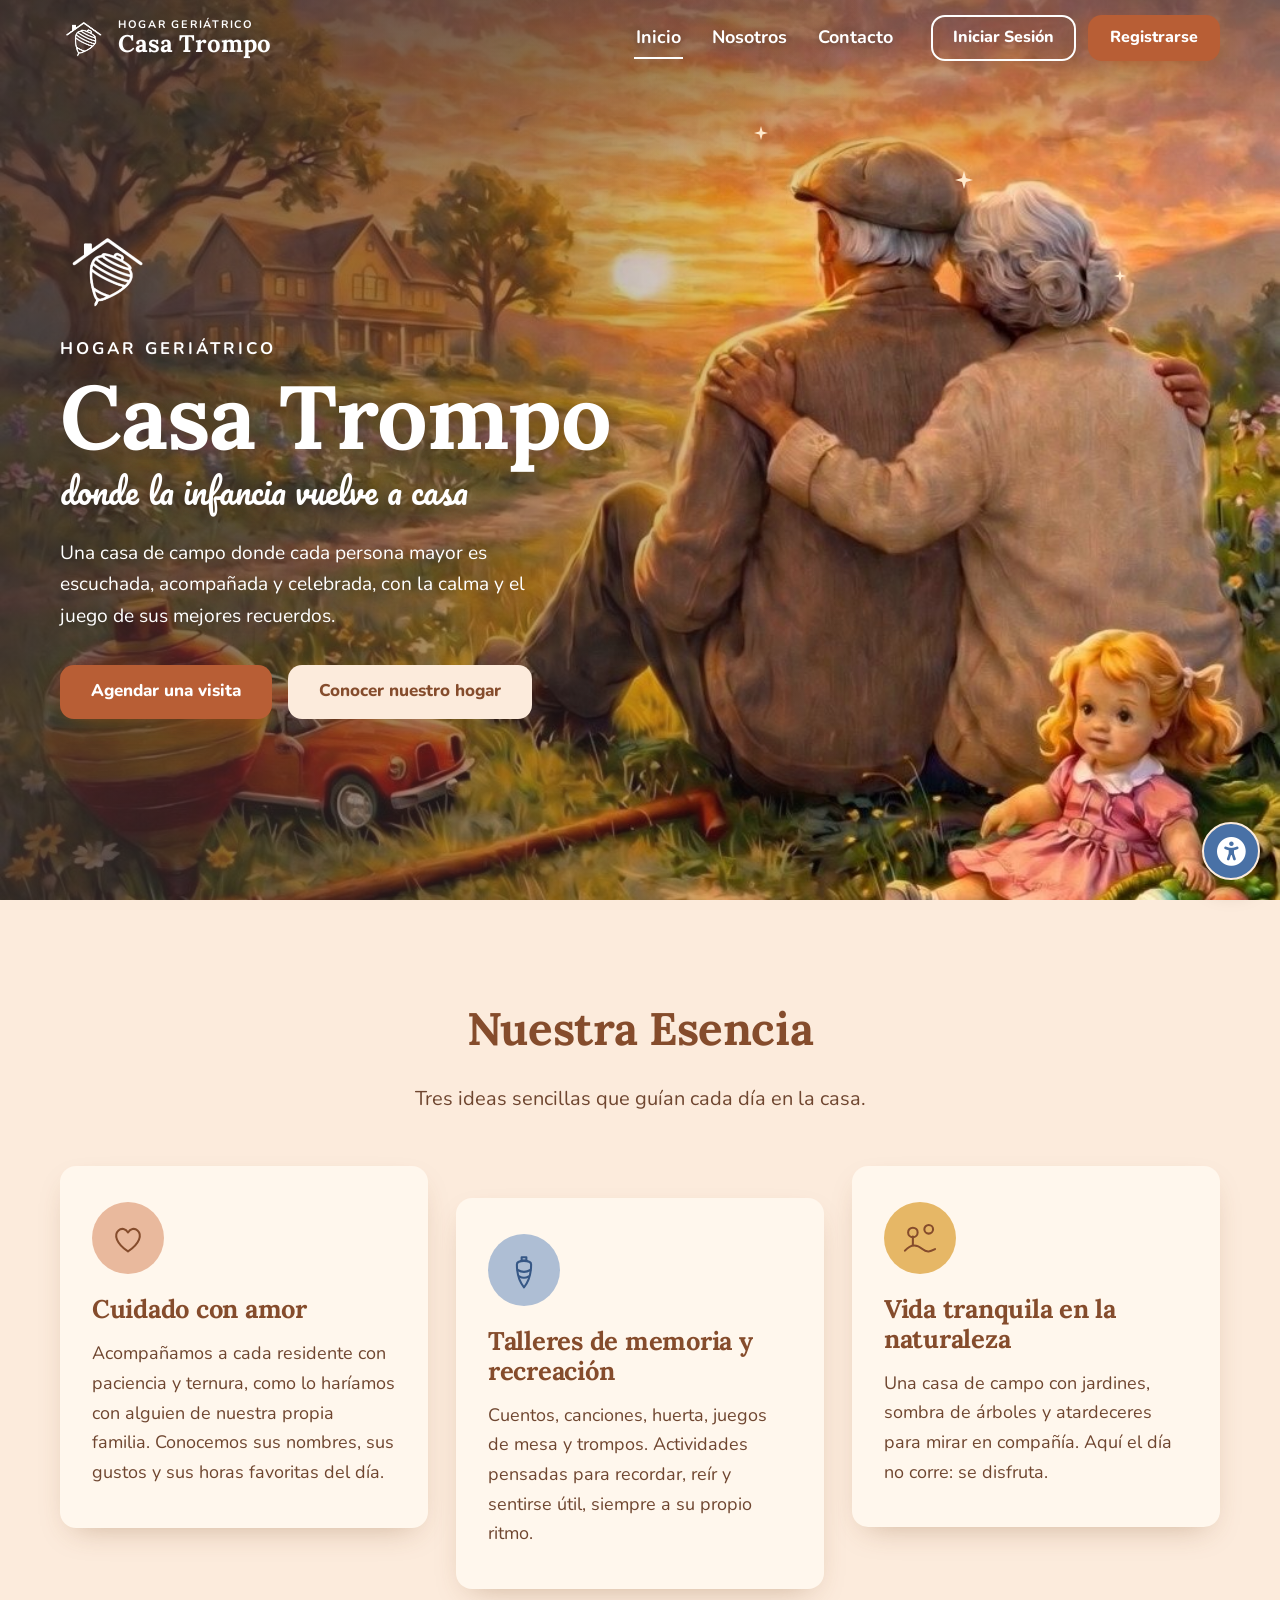
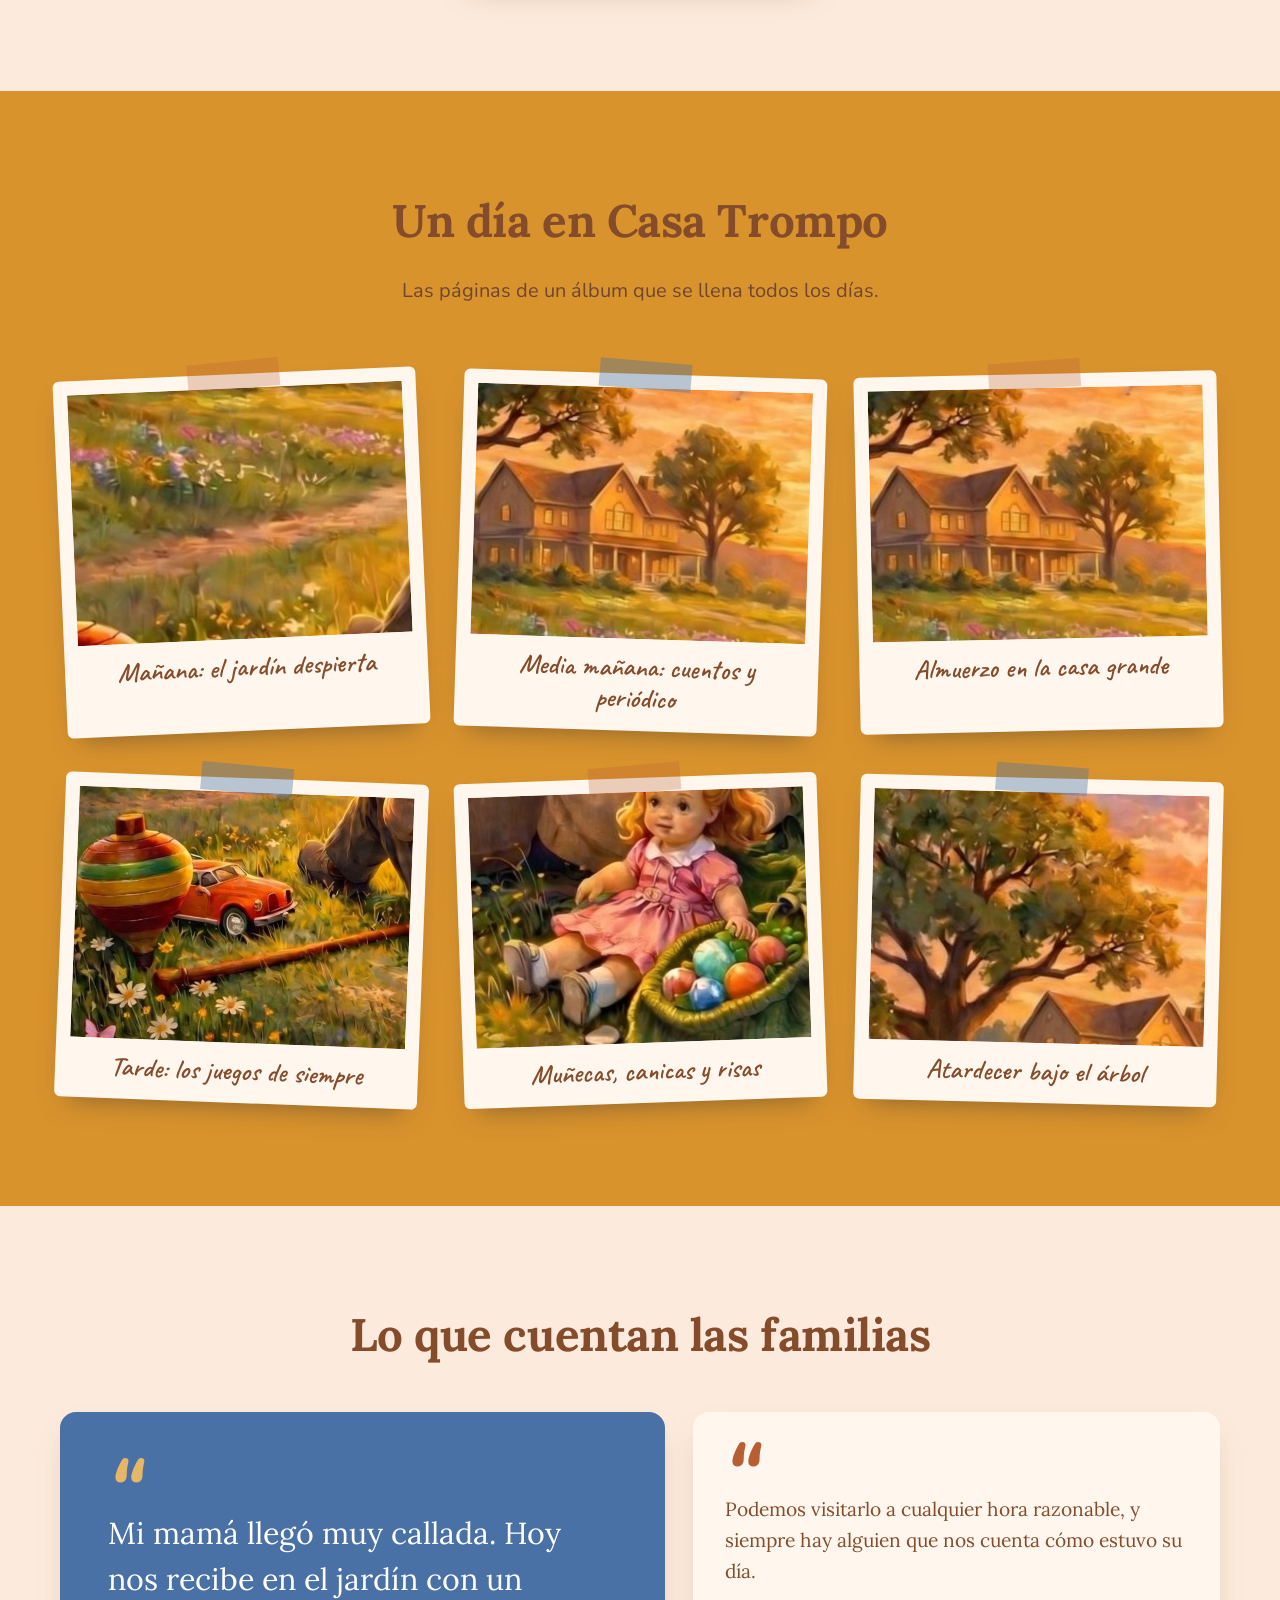
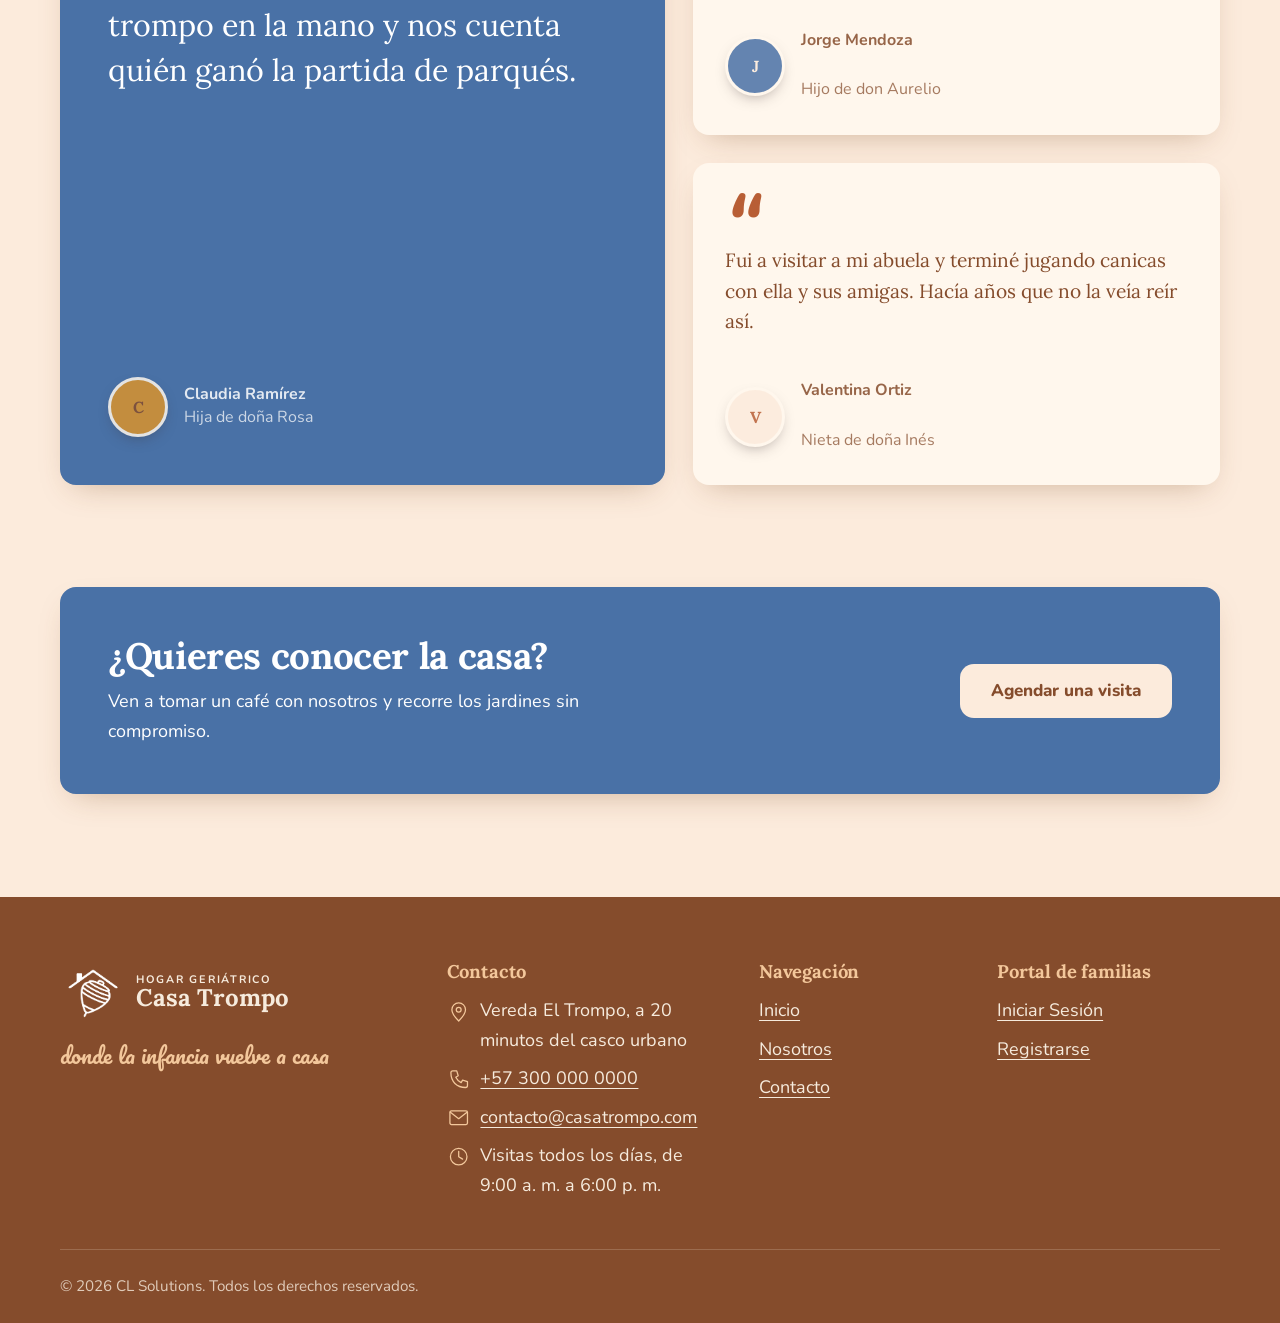
==== casa-trompo/frontend/index.html @ c2a6351d "Frontend, sin modo oscuro para revision, y iniit de la base de datos sin terminar" ====
<!doctype html>
<html lang="es">
  <head>
    <!-- Metadatos de idioma, vista móvil, identidad visual y hojas de estilo. -->
    <meta charset="utf-8" />
    <meta name="viewport" content="width=device-width, initial-scale=1" />
    <title>
      Casa Trompo · Hogar geriátrico donde la infancia vuelve a casa
    </title>
    <meta
      name="description"
      content="Casa Trompo es un hogar geriátrico de campo donde las personas mayores viven con calidez, juego y tranquilidad."
    />
    <meta name="theme-color" content="#FCEBDC" />
    <link rel="icon" type="image/png" href="img/Logo_Blanco_NOBG.png" />
    <link rel="preconnect" href="https://fonts.googleapis.com" />
    <link rel="preconnect" href="https://fonts.gstatic.com" crossorigin />
    <link
      href="https://fonts.googleapis.com/css2?family=Caveat:wght@600&family=Lora:wght@500;600;700&family=Nunito:wght@400;600;700;800&family=Pacifico&display=swap"
      rel="stylesheet"
    />
    <link
      rel="stylesheet"
      href="https://cdnjs.cloudflare.com/ajax/libs/font-awesome/6.7.2/css/all.min.css"
    />
    <link rel="stylesheet" href="css/General_Styles.css" />
    <link rel="stylesheet" href="css/index.css" />
  </head>
  <body>
    <!-- Enlace de acceso rápido para navegar directamente al contenido principal. -->
    <a class="skip-link" href="#contenido">Saltar al contenido</a>

    <!-- Símbolos SVG reutilizables en las tarjetas y datos de contacto. -->
    <svg class="svg-symbols" aria-hidden="true" focusable="false">
      <symbol id="i-heart" viewBox="0 0 48 48">
        <path
          d="M24 41C9 31 6 20 12 14.5c4-3.6 9-2 12 2.5 3-4.5 8-6.1 12-2.5 6 5.5 3 16.5-12 26.5z"
        />
      </symbol>
      <symbol id="i-trompo" viewBox="0 0 48 48">
        <path d="M15 17c0-6 18-6 18 0 0 14-5 24-9 29-4-5-9-15-9-29z" />
        <path d="M16 24c5 3 11 3 16 0M18 32c4 2.5 8 2.5 12 0" />
        <path d="M21 8h6v4h-6z" />
      </symbol>
      <symbol id="i-nature" viewBox="0 0 48 48">
        <circle cx="35" cy="13" r="5.5" />
        <path d="M5 40c7-8 15-8 22-2 6 5 10 3 16 0" />
        <path d="M15 33V22" />
        <circle cx="15" cy="17" r="6" />
      </symbol>
      <symbol id="i-book" viewBox="0 0 48 48">
        <path
          d="M24 12c-4-3-10-4-17-3v26c7-1 13 0 17 3 4-3 10-4 17-3V9c-7-1-13 0-17 3z"
        />
        <path d="M24 12v26" />
      </symbol>
      <symbol id="i-pin" viewBox="0 0 48 48">
        <path d="M24 43c-9-9-14-16-14-23a14 14 0 0 1 28 0c0 7-5 14-14 23z" />
        <circle cx="24" cy="20" r="5" />
      </symbol>
      <symbol id="i-phone" viewBox="0 0 48 48">
        <path
          d="M12 6h8l3 10-5 3a24 24 0 0 0 11 11l3-5 10 3v8c0 2-2 4-4 4C20 40 8 28 8 10c0-2 2-4 4-4z"
        />
      </symbol>
      <symbol id="i-mail" viewBox="0 0 48 48">
        <rect x="6" y="10" width="36" height="28" rx="3" />
        <path d="M7 13l17 13 17-13" />
      </symbol>
      <symbol id="i-clock" viewBox="0 0 48 48">
        <circle cx="24" cy="24" r="17" />
        <path d="M24 13v11l8 5" />
      </symbol>
    </svg>

    <!-- Cabecera global con identidad de marca, navegación y acceso al portal familiar. -->
    <header class="site-header is-transparent">
      <div class="container site-header__inner">
        <a
          class="brand"
          href="index.html"
          aria-label="Casa Trompo, ir al inicio"
        >
          <span class="logo-mark" aria-hidden="true"></span>
          <span class="brand__text">
            <span class="brand__kicker">Hogar geriátrico</span>
            <span class="brand__name">Casa Trompo</span>
          </span>
        </a>

        <button
          class="nav-toggle"
          type="button"
          aria-expanded="false"
          aria-controls="menu"
          aria-label="Abrir menú"
        >
          <span class="nav-toggle__bars" aria-hidden="true"></span>
        </button>

        <div class="site-nav" id="menu">
          <nav aria-label="Principal">
            <ul class="site-nav__links">
              <li><a href="index.html" aria-current="page">Inicio</a></li>
              <li><a href="nosotros.html">Nosotros</a></li>
              <li><a href="contacto.html">Contacto</a></li>
            </ul>
          </nav>
          <div class="site-nav__actions">
            <a class="btn btn--outline btn--small" href="login.html"
              >Iniciar Sesión</a
            >
            <a class="btn btn--primary btn--small" href="registro.html"
              >Registrarse</a
            >
          </div>
        </div>
      </div>
    </header>

    <!-- Contenido principal: presentación, servicios, vida cotidiana y testimonios del hogar. -->
    <main id="contenido">
      <!-- Presentación principal con imagen del hogar, mensaje de bienvenida y accesos destacados. -->
      <section class="hero" aria-labelledby="hero-titulo">
        <div class="hero__bg">
          <img
            src="img/hero-escena.jpg"
            width="1044"
            height="980"
            alt="Una pareja de abuelos sentados juntos en el campo, abrazados, mirando el atardecer frente a una casa campestre. A su lado hay un trompo de madera, un carrito rojo, una muñeca y una canasta de canicas."
          />
        </div>
        <div class="hero__scrim" aria-hidden="true"></div>

        <svg class="spark spark--first" viewBox="0 0 24 24" aria-hidden="true">
          <path
            fill="currentColor"
            d="M12 0l2.6 9.4L24 12l-9.4 2.6L12 24l-2.6-9.4L0 12l9.4-2.6z"
          />
        </svg>
        <svg class="spark spark--second" viewBox="0 0 24 24" aria-hidden="true">
          <path
            fill="currentColor"
            d="M12 0l2.6 9.4L24 12l-9.4 2.6L12 24l-2.6-9.4L0 12l9.4-2.6z"
          />
        </svg>
        <svg class="spark spark--third" viewBox="0 0 24 24" aria-hidden="true">
          <path
            fill="currentColor"
            d="M12 0l2.6 9.4L24 12l-9.4 2.6L12 24l-2.6-9.4L0 12l9.4-2.6z"
          />
        </svg>

        <div class="container hero__content">
          <div class="hero__text">
            <span class="logo-mark hero__sequence--0" aria-hidden="true"></span>
            <p class="hero__kicker hero__sequence--1">Hogar geriátrico</p>
            <h1 id="hero-titulo" class="hero__sequence--2">Casa Trompo</h1>
            <p class="script hero__tagline hero__sequence--3">
              donde la infancia vuelve a casa
            </p>
            <p class="hero__lead hero__sequence--4">
              Una casa de campo donde cada persona mayor es escuchada,
              acompañada y celebrada, con la calma y el juego de sus mejores
              recuerdos.
            </p>
            <div class="hero__actions hero__sequence--5">
              <a class="btn btn--primary" href="contacto.html?motivo=visita"
                >Agendar una visita</a
              >
              <a class="btn btn--cream" href="nosotros.html"
                >Conocer nuestro hogar</a
              >
            </div>
          </div>
        </div>
      </section>

      <!-- Principios de cuidado, recreación y vida tranquila que orientan el servicio. -->
      <section class="section" aria-labelledby="esencia-titulo">
        <div class="container">
          <div class="section-head section-head--center">
            <h2 id="esencia-titulo">Nuestra Esencia</h2>
            <p class="lead">
              Tres ideas sencillas que guían cada día en la casa.
            </p>
          </div>

          <div class="essence-grid">
            <article class="essence-card">
              <div class="icon-badge">
                <svg class="icon" aria-hidden="true">
                  <use href="#i-heart" />
                </svg>
              </div>
              <h3>Cuidado con amor</h3>
              <p>
                Acompañamos a cada residente con paciencia y ternura, como lo
                haríamos con alguien de nuestra propia familia. Conocemos sus
                nombres, sus gustos y sus horas favoritas del día.
              </p>
            </article>

            <article class="essence-card">
              <div class="icon-badge icon-badge--sage">
                <svg class="icon" aria-hidden="true">
                  <use href="#i-trompo" />
                </svg>
              </div>
              <h3>Talleres de memoria y recreación</h3>
              <p>
                Cuentos, canciones, huerta, juegos de mesa y trompos.
                Actividades pensadas para recordar, reír y sentirse útil,
                siempre a su propio ritmo.
              </p>
            </article>

            <article class="essence-card">
              <div class="icon-badge icon-badge--gold">
                <svg class="icon" aria-hidden="true">
                  <use href="#i-nature" />
                </svg>
              </div>
              <h3>Vida tranquila en la naturaleza</h3>
              <p>
                Una casa de campo con jardines, sombra de árboles y atardeceres
                para mirar en compañía. Aquí el día no corre: se disfruta.
              </p>
            </article>
          </div>
        </div>
      </section>

      <!-- Álbum visual que ilustra las actividades y momentos de un día en Casa Trompo. -->
      <section class="section album" aria-labelledby="dia-titulo">
        <div class="container">
          <div class="section-head section-head--center">
            <h2 id="dia-titulo">Un día en Casa Trompo</h2>
            <p class="lead">
              Las páginas de un álbum que se llena todos los días.
            </p>
          </div>

          <!-- Estas fotos son provicionales, hay que cambiarlas -->
          <div class="album-grid">
            <figure class="polaroid">
              <div class="polaroid__photo">
                <img
                  src="img/jardin.jpg"
                  width="600"
                  height="230"
                  loading="lazy"
                  alt="Un sendero de tierra entre flores silvestres moradas y amarillas"
                />
              </div>
              <figcaption>Mañana: el jardín despierta</figcaption>
            </figure>

            <figure class="polaroid">
              <div class="polaroid__photo">
                <img
                  src="img/casa.jpg"
                  width="470"
                  height="260"
                  loading="lazy"
                  alt="La casa campestre de madera entre árboles, con las luces del atardecer encendidas"
                />
              </div>
              <figcaption>Media mañana: cuentos y periódico</figcaption>
            </figure>

            <figure class="polaroid">
              <div class="polaroid__photo">
                <img
                  src="img/casa.jpg"
                  width="470"
                  height="260"
                  loading="lazy"
                  alt="La casa campestre de madera entre árboles, con las luces del atardecer encendidas"
                />
              </div>
              <figcaption>Almuerzo en la casa grande</figcaption>
            </figure>

            <figure class="polaroid">
              <div class="polaroid__photo">
                <img
                  src="img/juguetes.jpg"
                  width="600"
                  height="400"
                  loading="lazy"
                  alt="Un trompo de madera de colores y un carrito rojo de juguete sobre el pasto"
                />
              </div>
              <figcaption>Tarde: los juegos de siempre</figcaption>
            </figure>

            <figure class="polaroid">
              <div class="polaroid__photo">
                <img
                  src="img/muneca.jpg"
                  width="354"
                  height="410"
                  loading="lazy"
                  alt="Una muñeca de vestido rosado junto a una canasta de canicas de colores"
                  class="photo--doll"
                />
              </div>
              <figcaption>Muñecas, canicas y risas</figcaption>
            </figure>

            <figure class="polaroid">
              <div class="polaroid__photo">
                <img
                  src="img/arbol.jpg"
                  width="340"
                  height="420"
                  loading="lazy"
                  alt="Un árbol grande y frondoso al borde del campo, bajo un cielo de atardecer"
                  class="photo--tree"
                />
              </div>
              <figcaption>Atardecer bajo el árbol</figcaption>
            </figure>
          </div>
        </div>
      </section>

      <!-- Experiencias de ejemplo compartidas por familiares de residentes. -->
      <section class="section" aria-labelledby="testimonios-titulo">
        <div class="container">
          <div class="section-head section-head--center">
            <h2 id="testimonios-titulo">Lo que cuentan las familias</h2>
          </div>

          <!-- Textos y nombres de ejemplo. Los circulos con iniciales se pueden cambiar por <img> con la foto del familiar. -->
          <div class="testimonials">
            <figure class="quote quote--featured">
              <blockquote>
                <p>
                  Mi mamá llegó muy callada. Hoy nos recibe en el jardín con un
                  trompo en la mano y nos cuenta quién ganó la partida de
                  parqués.
                </p>
              </blockquote>
              <figcaption class="quote__who">
                <span class="avatar avatar--gold" aria-hidden="true">C</span>
                <span
                  ><strong>Claudia Ramírez</strong
                  ><span>Hija de doña Rosa</span></span
                >
              </figcaption>
            </figure>

            <figure class="quote">
              <blockquote>
                <p>
                  Podemos visitarlo a cualquier hora razonable, y siempre hay
                  alguien que nos cuenta cómo estuvo su día.
                </p>
              </blockquote>
              <figcaption class="quote__who">
                <span class="avatar avatar--blue" aria-hidden="true">J</span>
                <span
                  ><strong>Jorge Mendoza</strong><br /><span
                    >Hijo de don Aurelio</span
                  ></span
                >
              </figcaption>
            </figure>

            <figure class="quote">
              <blockquote>
                <p>
                  Fui a visitar a mi abuela y terminé jugando canicas con ella y
                  sus amigas. Hacía años que no la veía reír así.
                </p>
              </blockquote>
              <figcaption class="quote__who">
                <span class="avatar avatar--cream" aria-hidden="true">V</span>
                <span
                  ><strong>Valentina Ortiz</strong><br /><span
                    >Nieta de doña Inés</span
                  ></span
                >
              </figcaption>
            </figure>
          </div>
        </div>
      </section>

      <!-- Invitación final para conocer el hogar y coordinar una visita. -->
      <section
        class="section section--compact-top"
        aria-labelledby="invitacion-titulo"
      >
        <div class="container">
          <div class="cta-band">
            <div>
              <h2 id="invitacion-titulo">¿Quieres conocer la casa?</h2>
              <p>
                Ven a tomar un café con nosotros y recorre los jardines sin
                compromiso.
              </p>
            </div>
            <a class="btn btn--cream" href="contacto.html"
              >Agendar una visita</a
            >
          </div>
        </div>
      </section>
    </main>

    <!-- Pie global con información de contacto, navegación secundaria y derechos. -->
    <footer class="site-footer">
      <div class="container footer-grid">
        <div class="footer-brand">
          <a
            class="brand"
            href="index.html"
            aria-label="Casa Trompo, ir al inicio"
          >
            <span class="logo-mark" aria-hidden="true"></span>
            <span class="brand__text">
              <span class="brand__kicker">Hogar geriátrico</span>
              <span class="brand__name">Casa Trompo</span>
            </span>
          </a>
          <p class="script">donde la infancia vuelve a casa</p>
        </div>

        <div>
          <h3>Contacto</h3>
          <!-- Datos de ejemplo -->
          <ul class="footer-list">
            <li>
              <svg class="icon" aria-hidden="true"><use href="#i-pin" /></svg
              ><span>Vereda El Trompo, a 20 minutos del casco urbano</span>
            </li>
            <li>
              <svg class="icon" aria-hidden="true"><use href="#i-phone" /></svg
              ><a href="tel:+573000000000">+57 300 000 0000</a>
            </li>
            <li>
              <svg class="icon" aria-hidden="true"><use href="#i-mail" /></svg
              ><a href="mailto:contacto@casatrompo.com"
                >contacto@casatrompo.com</a
              >
            </li>
            <li>
              <svg class="icon" aria-hidden="true"><use href="#i-clock" /></svg
              ><span>Visitas todos los días, de 9:00 a. m. a 6:00 p. m.</span>
            </li>
          </ul>
        </div>

        <nav aria-label="Navegación del pie de página">
          <h3>Navegación</h3>
          <ul class="footer-list">
            <li><a href="index.html">Inicio</a></li>
            <li><a href="nosotros.html">Nosotros</a></li>
            <li><a href="contacto.html">Contacto</a></li>
          </ul>
        </nav>

        <nav aria-label="Portal de familias">
          <h3>Portal de familias</h3>
          <ul class="footer-list">
            <li><a href="login.html">Iniciar Sesión</a></li>
            <li><a href="registro.html">Registrarse</a></li>
          </ul>
        </nav>
      </div>
      <div class="container footer-bottom">
        <p>
          © <span data-year>2026</span> CL Solutions. Todos los derechos
          reservados.
        </p>
      </div>
    </footer>

    <script src="js/main.js"></script>
  </body>
</html>
---- casa-trompo/frontend/css/General_Styles.css ----
/* TOKENS */
:root {
  /* Paleta establecida */
  --color-blue: #4971a6;
  --color-gold: #d9932d;
  --color-cream: #fcebdc;
  --color-brown: #854c2c;
  --color-orange: #b85e35;

  /* Roles semanticos basados en la paleta */
  --color-bg: var(--color-cream);
  --color-surface: #fff7ed;
  --color-accent: var(--color-orange);
  --color-sage: var(--color-blue);
  --color-ink: var(--color-brown);

  /* Variantes semanticas */
  --color-ink-soft: #6f4630;
  --color-accent-deep: #854c2c;
  --color-accent-soft: #e9b99d;
  --color-sage-soft: #aebed4;
  --color-gold-soft: #e6b766;
  --color-paper: #fff7ed;
  --color-kraft: #d9932d;
  --color-border: #854c2c;
  --color-line: #dfc4a8;

  /* Cielo de la ilustración (fondos del hero y del login) */
  --sky-top: #4971a6;
  --sky-mid: #4971a6;
  --sky-glow: #fcebdc;
  --sky-sun: #d9932d;

  /* Tipografia */
  --font-serif: "Lora", Georgia, "Times New Roman", serif;
  --font-sans: "Nunito", system-ui, -apple-system, "Segoe UI", sans-serif;
  --font-script: "Pacifico", "Segoe Script", cursive;
  --font-hand: "Caveat", "Segoe Print", cursive;

  /* Forma y sombra */
  --radius-sm: 12px;
  --radius-md: 16px;
  --shadow-soft: 0 12px 32px -14px rgba(120, 70, 30, 0.38);
  --shadow-lift: 0 22px 44px -16px rgba(120, 70, 30, 0.5);

  /* Layout */
  --container: 1160px;
  --header-h: 76px;
  --focus: var(--color-accent-deep);
}

/* BASE */
*,
*::before,
*::after {
  box-sizing: border-box;
}

html {
  scroll-behavior: smooth;
  -webkit-text-size-adjust: 100%;
}

.svg-symbols {
  position: absolute;
  width: 0;
  height: 0;
  overflow: hidden;
}

body {
  margin: 0;
  background: var(--color-bg);
  color: var(--color-ink);
  font-family: var(--font-sans);
  font-size: 1.125rem; /*18px*/
  line-height: 1.65;
  -webkit-font-smoothing: antialiased;
}

img,
svg {
  max-width: 100%;
}
img {
  display: block;
}

h1,
h2,
h3,
h4 {
  margin: 0 0 0.6em;
  font-family: var(--font-serif);
  font-weight: 700;
  line-height: 1.15;
  letter-spacing: -0.01em;
}
h1 {
  font-size: clamp(2.3rem, 4.6vw + 0.8rem, 3.8rem);
}
h2 {
  font-size: clamp(1.9rem, 2.6vw + 1rem, 2.85rem);
}
h3 {
  font-size: clamp(1.3rem, 1vw + 1rem, 1.6rem);
}

p {
  margin: 0 0 1em;
}
a {
  color: var(--color-accent-deep);
  text-underline-offset: 0.2em;
}
a:hover {
  color: var(--color-ink);
}

:focus-visible {
  outline: 3px solid var(--focus);
  outline-offset: 3px;
  border-radius: 4px;
}

.visually-hidden {
  position: absolute !important;
  width: 1px;
  height: 1px;
  overflow: hidden;
  clip: rect(0 0 0 0);
  white-space: nowrap;
}

.skip-link {
  position: fixed;
  top: 0.75rem;
  left: 0.75rem;
  z-index: 100;
  padding: 0.75rem 1.25rem;
  background: var(--color-ink);
  color: #fff;
  border-radius: var(--radius-sm);
  transform: translateY(-200%);
}
.skip-link:focus {
  transform: none;
  color: #fff;
}

.container {
  width: min(100% - 2.5rem, var(--container));
  margin-inline: auto;
}

.section {
  padding-block: clamp(4rem, 8vw, 7rem);
}
.section--compact-top {
  padding-top: 0;
}
.section--sand {
  background: var(--color-surface);
}

.section-head {
  max-width: 40rem;
  margin-bottom: clamp(2rem, 4vw, 3.25rem);
}
.section-head--center {
  margin-inline: auto;
  text-align: center;
}
.lead {
  font-size: 1.25rem;
  color: var(--color-ink-soft);
}

.script {
  font-family: var(--font-script);
  font-weight: 400;
  line-height: 1.3;
  letter-spacing: 0;
}

/* LOGO */
.logo-mark {
  display: inline-block;
  flex: none;
  width: 48px;
  height: 48px;
  background: url("../img/Logo_Negro_NOBG.png") center / contain no-repeat;
}

.site-header.is-transparent:not(.is-scrolled):not(.is-open) .logo-mark,
.hero__text .logo-mark,
.auth-visual .brand .logo-mark,
.site-footer .logo-mark {
  background-image: url("../img/Logo_Blanco_NOBG.png");
}

/* BOTONES */
.icon {
  width: 1.5em;
  height: 1.5em;
  fill: none;
  stroke: currentColor;
  stroke-width: 2.6;
  stroke-linecap: round;
  stroke-linejoin: round;
  flex: none;
}

.icon-badge {
  display: grid;
  place-items: center;
  width: 72px;
  height: 72px;
  border-radius: 50%;
  background: var(--color-accent-soft);
  color: var(--color-accent-deep);
}

.icon-badge .icon {
  width: 38px;
  height: 38px;
}

.avatar {
  display: grid;
  place-items: center;
  flex: none;
  width: 60px;
  height: 60px;
  border-radius: 50%;
  background: var(--avatar-bg, var(--color-accent-soft));
  color: var(--avatar-ink, var(--color-accent-deep));
  border: 3px solid var(--color-paper);
  box-shadow: 0 6px 14px -6px rgba(59, 47, 47, 0.5);
  font: 700 1.35rem/1 var(--font-serif);
}
.avatar--gold {
  --avatar-bg: var(--color-gold);
  --avatar-ink: var(--color-brown);
}
.avatar--blue {
  --avatar-bg: var(--color-blue);
  --avatar-ink: var(--color-cream);
}
.avatar--cream {
  --avatar-bg: var(--color-cream);
  --avatar-ink: var(--color-orange);
}
.avatar--brown {
  --avatar-bg: var(--color-brown);
  --avatar-ink: var(--color-cream);
}

.btn {
  display: inline-flex;
  align-items: center;
  justify-content: center;
  gap: 0.5em;
  min-height: 54px;
  padding: 0.75em 1.7em;
  border: 2px solid transparent;
  border-radius: 14px;
  font: 800 1.0625rem/1.2 var(--font-sans);
  text-decoration: none;
  text-align: center;
  cursor: pointer;
  transition:
    transform 0.15s ease,
    background-color 0.2s ease,
    box-shadow 0.2s ease,
    color 0.2s ease;
}
.btn:hover {
  transform: translateY(-2px);
}
.btn:active {
  transform: translateY(0);
}

.btn--primary {
  background: var(--color-accent);
  color: #fff;
  box-shadow: 0 10px 22px -10px rgba(163, 78, 23, 0.75);
}
.btn--primary:hover {
  background: var(--color-accent-deep);
  color: #fff;
}

.btn--cream {
  background: var(--color-bg);
  color: var(--color-ink);
}
.btn--cream:hover {
  background: #fff;
  color: var(--color-ink);
}

.btn--sage {
  background: var(--color-sage);
  color: #fff;
}
.btn--sage:hover {
  background: #365785;
  color: #fff;
}

.btn--outline {
  border-color: currentColor;
  background: transparent;
  color: inherit;
}
.btn--outline:hover {
  background: rgba(255, 255, 255, 0.14);
  color: inherit;
}

.btn--small {
  min-height: 46px;
  padding: 0.5em 1.25em;
  font-size: 1rem;
}
.btn--block {
  width: 100%;
}

/* CABECERA */
.site-header {
  position: fixed;
  top: 0;
  left: 0;
  right: 0;
  z-index: 50;
  height: var(--header-h);
  background: rgba(252, 235, 220, 0.96);
  color: var(--color-ink);
  box-shadow:
    0 1px 0 rgba(59, 47, 47, 0.08),
    0 10px 28px -20px rgba(120, 70, 30, 0.6);
  -webkit-backdrop-filter: blur(8px);
  backdrop-filter: blur(8px);
  transition:
    background-color 0.3s ease,
    box-shadow 0.3s ease,
    color 0.3s ease;
}
.site-header.is-transparent:not(.is-scrolled):not(.is-open) {
  background: transparent;
  color: #fff;
  box-shadow: none;
  -webkit-backdrop-filter: none;
  backdrop-filter: none;
  --focus: #ffe3c7;
}

.site-header__inner {
  display: flex;
  align-items: center;
  justify-content: space-between;
  height: 100%;
  gap: 1.5rem;
}

.brand {
  display: inline-flex;
  align-items: center;
  gap: 0.75rem;
  color: inherit;
  text-decoration: none;
}
.brand:hover {
  color: inherit;
}
.brand .logo-mark {
  width: 46px;
  height: 46px;
}
.brand__text {
  display: grid;
  line-height: 1.1;
}
.brand__kicker {
  font-size: 0.68rem;
  font-weight: 700;
  letter-spacing: 0.16em;
  text-transform: uppercase;
}
.brand__name {
  font: 700 1.5rem/1.1 var(--font-serif);
}

.site-nav {
  display: flex;
  align-items: center;
  gap: 2.25rem;
}
.site-nav__links {
  display: flex;
  align-items: center;
  gap: 1.75rem;
  margin: 0;
  padding: 0;
  list-style: none;
}
.site-nav__links a {
  display: inline-block;
  padding: 0.4rem 0.1rem;
  color: inherit;
  font-weight: 700;
  text-decoration: none;
  background: linear-gradient(currentColor, currentColor) left bottom / 0 2px
    no-repeat;
  transition: background-size 0.25s ease;
}
.site-nav__links a:hover,
.site-nav__links a[aria-current="page"] {
  background-size: 100% 2px;
  color: inherit;
}
.site-header.is-transparent:not(.is-scrolled):not(.is-open) .site-nav__links a {
  text-shadow: 0 1px 10px rgba(59, 47, 47, 0.6);
}

.site-nav__actions {
  display: flex;
  align-items: center;
  gap: 0.75rem;
}
.site-header.is-transparent:not(.is-scrolled):not(.is-open)
  .site-nav__actions
  .btn--outline {
  border-color: #fff;
}

.nav-toggle {
  display: none;
  align-items: center;
  justify-content: center;
  width: 52px;
  height: 52px;
  padding: 0;
  border: 0;
  border-radius: var(--radius-sm);
  background: transparent;
  color: inherit;
  cursor: pointer;
}
.nav-toggle__bars,
.nav-toggle__bars::before,
.nav-toggle__bars::after {
  display: block;
  width: 26px;
  height: 3px;
  border-radius: 2px;
  background: currentColor;
  transition:
    transform 0.25s ease,
    background-color 0.2s ease;
}
.nav-toggle__bars {
  position: relative;
}
.nav-toggle__bars::before,
.nav-toggle__bars::after {
  content: "";
  position: absolute;
  left: 0;
}
.nav-toggle__bars::before {
  top: -9px;
}
.nav-toggle__bars::after {
  top: 9px;
}
.nav-toggle[aria-expanded="true"] .nav-toggle__bars {
  background: transparent;
}
.nav-toggle[aria-expanded="true"] .nav-toggle__bars::before {
  transform: translateY(9px) rotate(45deg);
}
.nav-toggle[aria-expanded="true"] .nav-toggle__bars::after {
  transform: translateY(-9px) rotate(-45deg);
}

/* PIE DE PÁGINA */
.site-footer {
  background: var(--color-ink);
  color: #f6ebdd;
  --focus: #ffe3c7;
}
.site-footer a {
  color: #f6ebdd;
}
.site-footer a:hover {
  color: #fff;
}
.footer-grid {
  display: grid;
  grid-template-columns: 1.4fr 1.1fr 0.8fr 0.9fr;
  gap: 2.5rem;
  padding-block: 4rem 3rem;
}
.footer-brand .brand {
  margin-bottom: 1rem;
}
.footer-brand .brand .logo-mark {
  width: 64px;
  height: 64px;
}
.footer-brand .script {
  margin: 0;
  font-size: 1.35rem;
  color: #f3c79b;
}
.site-footer h3 {
  margin-bottom: 0.9rem;
  font-size: 1.15rem;
  color: #f3c79b;
}
.footer-list {
  margin: 0;
  padding: 0;
  list-style: none;
  display: grid;
  gap: 0.55rem;
}
.footer-list li {
  display: flex;
  gap: 0.65rem;
  align-items: flex-start;
}
.footer-list .icon {
  width: 1.3em;
  height: 1.3em;
  margin-top: 0.2em;
  color: #f3c79b;
}
.footer-bottom {
  padding-block: 1.5rem;
  border-top: 1px solid rgba(246, 235, 221, 0.2);
  font-size: 0.95rem;
  color: rgba(246, 235, 221, 0.8);
}
.footer-bottom p {
  margin: 0;
}

/* FORMULARIOS */
.field {
  display: grid;
  gap: 0.45rem;
  margin-bottom: 1.35rem;
}
.field label,
.field .label {
  font-weight: 800;
  font-size: 1.05rem;
}
.field .req {
  color: var(--color-accent-deep);
}
.hint {
  font-size: 0.95rem;
  color: var(--color-ink-soft);
}

.input,
.select,
.textarea {
  width: 100%;
  min-height: 56px;
  padding: 0.75rem 1rem;
  background: #fff;
  color: var(--color-ink);
  border: 2px solid var(--color-border);
  border-radius: var(--radius-sm);
  font: inherit;
  font-size: 1.0625rem;
  transition:
    border-color 0.2s ease,
    box-shadow 0.2s ease;
}
.textarea {
  min-height: 150px;
  resize: vertical;
  line-height: 1.5;
}
.select {
  appearance: none;
  -webkit-appearance: none;
  padding-right: 3rem;
  background-image: url("data:image/svg+xml,%3Csvg xmlns='http://www.w3.org/2000/svg' viewBox='0 0 24 24' fill='none' stroke='%233B2F2F' stroke-width='2.5' stroke-linecap='round' stroke-linejoin='round'%3E%3Cpath d='m6 9 6 6 6-6'/%3E%3C/svg%3E");
  background-repeat: no-repeat;
  background-position: right 1rem center;
  background-size: 22px;
}
.input::placeholder,
.textarea::placeholder {
  color: #85746a;
}
.input:focus,
.select:focus,
.textarea:focus {
  outline: 3px solid var(--focus);
  outline-offset: 2px;
  border-color: var(--color-ink);
}
.input:user-invalid,
.select:user-invalid,
.textarea:user-invalid {
  border-color: var(--color-orange);
}

.password {
  position: relative;
}
.password .input {
  padding-right: 6rem;
}
.password__toggle {
  position: absolute;
  top: 50%;
  right: 0.4rem;
  transform: translateY(-50%);
  min-width: 5rem;
  min-height: 46px;
  padding: 0 0.75rem;
  border: 0;
  border-radius: 10px;
  background: transparent;
  color: var(--color-accent-deep);
  font: 800 0.98rem var(--font-sans);
  cursor: pointer;
}
.password__toggle:hover {
  background: var(--color-accent-soft);
}

.field-error {
  min-height: 1.4em;
  margin: 0;
  font-size: 0.98rem;
  font-weight: 700;
  color: #a82f08;
}

.check {
  display: flex;
  align-items: flex-start;
  gap: 0.85rem;
  margin-bottom: 1.35rem;
}
.check input {
  flex: none;
  width: 1.65rem;
  height: 1.65rem;
  margin: 0.1rem 0 0;
  accent-color: var(--color-accent-deep);
  cursor: pointer;
}
.check label {
  cursor: pointer;
}

.form-row {
  display: grid;
  grid-template-columns: 1fr 1fr;
  gap: 0 1.25rem;
}

.form-status {
  margin: 1.25rem 0 0;
  padding: 1rem 1.2rem;
  border-radius: var(--radius-sm);
  background: var(--color-sage-soft);
  color: #2b4228;
  font-weight: 700;
}

.form-card,
.info-card {
  padding: clamp(1.5rem, 4vw, 2.75rem);
  border-radius: var(--radius-md);
  box-shadow: var(--shadow-soft);
}
.form-card {
  background: var(--color-paper);
  border: 1px solid var(--color-line);
}
.info-card {
  background: var(--color-surface);
}
.form-card h2,
.info-card h2 {
  font-size: 1.75rem;
}

/* RESPONSIVE */
.a11y-toggle {
  position: fixed;
  right: 1.25rem;
  bottom: 1.25rem;
  z-index: 1000;
  display: grid;
  place-items: center;
  width: 58px;
  height: 58px;
  padding: 0.65rem;
  border: 2px solid var(--color-cream);
  border-radius: 999px;
  background: var(--color-blue);
  color: #fff;
  box-shadow: 0 8px 24px rgba(0, 0, 0, 0.28);
  font: 800 1rem/1 var(--font-sans);
  cursor: pointer;
  transition:
    background-color 0.2s ease,
    transform 0.2s ease;
}

.a11y-toggle i {
  font-size: 1.8rem;
}

.a11y-toggle:hover {
  background: var(--color-brown);
  transform: translateY(-2px);
}

.a11y-panel {
  position: fixed;
  right: 1.25rem;
  bottom: 5.25rem;
  z-index: 1000;
  width: min(22rem, calc(100vw - 2.5rem));
  padding: 1.25rem;
  border: 2px solid var(--color-line);
  border-radius: var(--radius-md);
  background: var(--color-surface);
  color: var(--color-ink);
  box-shadow: var(--shadow-lift);
}

.a11y-panel[hidden] {
  display: none;
}

.a11y-panel h2 {
  margin-bottom: 1rem;
  font-size: 1.35rem;
  color: var(--color-brown);
}

.a11y-options {
  display: grid;
  gap: 0.65rem;
}

.a11y-option {
  min-height: 48px;
  padding: 0.65rem 0.85rem;
  border: 2px solid var(--color-line);
  border-radius: 10px;
  background: var(--color-bg);
  color: var(--color-ink);
  font: 800 1rem var(--font-sans);
  text-align: left;
  cursor: pointer;
  transition:
    background-color 0.2s ease,
    border-color 0.2s ease,
    color 0.2s ease;
}

.a11y-option:hover:not(:disabled) {
  border-color: var(--color-accent-deep);
  background: var(--color-accent-soft);
}

.a11y-option[aria-pressed="true"] {
  border-color: var(--color-blue);
  background: var(--color-blue);
  color: #fff;
}

.a11y-option:disabled {
  background: #f3e9df;
  border-style: dashed;
  color: #746456;
  cursor: not-allowed;
}

.a11y-note {
  margin: -0.35rem 0 0.25rem;
  color: var(--color-ink-soft);
  font-size: 0.9rem;
}

.a11y-reset {
  width: 100%;
  margin-top: 0.85rem;
}

body.a11y-high-contrast {
  --color-bg: #fff;
  --color-surface: #fff;
  --color-paper: #fff;
  --color-accent: #000;
  --color-accent-soft: #eee;
  --color-gold: #000;
  --color-gold-soft: #eee;
  --color-sage: #000;
  --color-sage-soft: #eee;
  --color-ink: #000;
  --color-ink-soft: #000;
  --color-accent-deep: #000;
  --color-border: #000;
  --color-line: #000;
  --focus: #000;
  background: #fff;
  color: #000;
}

body.a11y-high-contrast a {
  color: #000;
  text-decoration: underline;
  text-decoration-thickness: 2px;
}

body.a11y-high-contrast .site-header,
body.a11y-high-contrast
  .site-header.is-transparent:not(.is-scrolled):not(.is-open),
body.a11y-high-contrast .site-nav,
body.a11y-high-contrast .login-card,
body.a11y-high-contrast .site-footer,
body.a11y-high-contrast .cta-band,
body.a11y-high-contrast .quote--featured,
body.a11y-high-contrast .btn--primary,
body.a11y-high-contrast .btn--sage {
  background-color: #000;
  color: #fff;
}

body.a11y-high-contrast
  .site-header.is-transparent:not(.is-scrolled):not(.is-open)
  .site-nav__links
  a,
body.a11y-high-contrast
  .site-header.is-transparent:not(.is-scrolled):not(.is-open)
  .site-nav__actions
  .btn--outline {
  color: #fff;
  border-color: #fff;
}

body.a11y-high-contrast .site-footer a,
body.a11y-high-contrast .site-footer h3,
body.a11y-high-contrast .site-footer .script,
body.a11y-high-contrast .site-footer .icon,
body.a11y-high-contrast .site-footer .footer-bottom {
  color: #fff;
}

body.a11y-high-contrast .a11y-panel {
  border-color: #000;
  background: #fff;
  color: #000;
}

body.a11y-high-contrast .a11y-panel h2 {
  color: #000;
}

body.a11y-high-contrast .a11y-option {
  border-color: #000;
  background: #fff;
  color: #000;
}

body.a11y-high-contrast .a11y-option[aria-pressed="true"] {
  background: #000;
  color: #fff;
}

body.a11y-high-contrast .a11y-note {
  color: #000;
}

body.a11y-high-contrast .btn--cream,
body.a11y-high-contrast .btn--outline {
  border-color: #000;
  background: #fff;
  color: #000;
}

body.a11y-high-contrast .input,
body.a11y-high-contrast .select,
body.a11y-high-contrast .textarea {
  border-color: #000;
  color: #000;
}

body.a11y-grayscale > :not(.a11y-toggle):not(.a11y-panel) {
  filter: grayscale(1);
}

html.a11y-large-text {
  font-size: 125%;
}

html.a11y-extra-large-text {
  font-size: 150%;
}

body.a11y-underlined-links a {
  text-decoration: underline !important;
  text-decoration-thickness: 2px;
  text-underline-offset: 0.18em;
}

body.a11y-reduced-motion *,
body.a11y-reduced-motion *::before,
body.a11y-reduced-motion *::after {
  scroll-behavior: auto !important;
  animation: none !important;
  transition-duration: 0.01ms !important;
}

@media (max-width: 1080px) {
  .footer-grid {
    grid-template-columns: 1fr 1fr;
  }
  .team-grid {
    grid-template-columns: repeat(2, 1fr);
  }
}

@media (max-width: 959px) {
  .nav-toggle {
    display: inline-flex;
  }
  .site-nav {
    position: absolute;
    top: 100%;
    left: 0;
    right: 0;
    display: none;
    flex-direction: column;
    align-items: stretch;
    gap: 1.25rem;
    padding: 1rem 1.25rem 1.75rem;
    background: var(--color-bg);
    color: var(--color-ink);
    border-top: 1px solid var(--color-line);
    box-shadow: 0 24px 30px -20px rgba(59, 47, 47, 0.5);
  }
  .site-header.is-open .site-nav {
    display: flex;
  }
  .site-nav__links {
    flex-direction: column;
    align-items: stretch;
    gap: 0;
  }
  .site-nav__links li + li {
    border-top: 1px solid var(--color-line);
  }
  .site-nav__links a {
    display: block;
    padding: 0.95rem 0.25rem;
    font-size: 1.2rem;
    background-image: none;
  }
  .site-nav__links a[aria-current="page"] {
    color: var(--color-accent-deep);
  }
  .site-nav__actions {
    flex-direction: column;
    align-items: stretch;
  }
  .site-nav__actions .btn {
    width: 100%;
    min-height: 54px;
  }
}

@media (max-width: 900px) {
  .essence-grid,
  .mv-grid,
  .values {
    grid-template-columns: 1fr;
  }
  .essence-card:nth-child(2) {
    margin-top: 0;
  }
  .album-grid {
    grid-template-columns: repeat(2, 1fr);
  }
  .testimonials {
    grid-template-columns: 1fr;
  }
  .quote--featured {
    grid-row: auto;
  }
  .about-intro,
  .contact-grid {
    grid-template-columns: 1fr;
  }
  .about-intro .arch {
    max-width: 26rem;
    margin-inline: auto;
  }
  .spaces {
    grid-template-columns: 1fr;
    grid-template-rows: none;
  }
  .space,
  .space--tall {
    grid-row: auto;
    min-height: 280px;
  }
  .auth-split {
    grid-template-columns: 1fr;
  }
  .auth-visual {
    min-height: 260px;
  }
  .auth-visual__text {
    margin-top: auto;
  }
  .auth-visual__text p:last-child {
    display: none;
  }
}

@media (max-width: 760px) {
  .hero {
    align-items: stretch;
    text-align: center;
  }
  .hero__bg {
    top: auto;
    height: 64%;
    -webkit-mask-image: linear-gradient(180deg, transparent 0, #000 26%);
    mask-image: linear-gradient(180deg, transparent 0, #000 26%);
  }
  .hero__bg img {
    object-position: 80% 50%;
  }
  .hero__scrim {
    background: linear-gradient(
      180deg,
      rgba(59, 47, 47, 0.55) 0%,
      rgba(59, 47, 47, 0.15) 45%,
      rgba(59, 47, 47, 0) 60%,
      rgba(59, 47, 47, 0.55) 100%
    );
  }
  .hero__content {
    display: flex;
    flex-direction: column;
    padding-block: calc(var(--header-h) + 1rem) 2rem;
  }
  /* En móvil: título arriba y botones abajo, para que la pareja quede a la vista en el centro */
  .hero__text {
    display: flex;
    flex: 1;
    flex-direction: column;
    align-items: center;
    margin-inline: auto;
  }
  .hero__text .logo-mark {
    width: 68px;
    height: 68px;
  }
  .hero__lead {
    display: none;
  }
  .hero__tagline {
    margin-bottom: 0;
  }
  .hero__actions {
    width: 100%;
    max-width: 20rem;
    margin: auto auto 0;
    flex-direction: column;
    align-items: stretch;
  }
  .spark:nth-of-type(n + 2) {
    display: none;
  }
}

@media (max-width: 640px) {
  body {
    font-size: 1.0625rem;
  }
  .album-grid {
    grid-template-columns: 1fr;
    max-width: 24rem;
    margin-inline: auto;
  }
  .team-grid {
    grid-template-columns: 1fr;
  }
  .footer-grid {
    grid-template-columns: 1fr;
    padding-block: 3rem 2rem;
  }
  .form-row,
  .contact-actions {
    grid-template-columns: 1fr;
  }
  .cta-band {
    text-align: center;
    justify-content: center;
  }
  .cta-band .btn {
    width: 100%;
  }
  .brand__kicker {
    font-size: 0.6rem;
  }
  .brand__name {
    font-size: 1.3rem;
  }
}

/* MOVIMIENTO REDUCIDO */
@media (prefers-reduced-motion: reduce) {
  html {
    scroll-behavior: auto;
  }
  *,
  *::before,
  *::after {
    transition-duration: 0.01ms !important;
  }
  .hero [data-seq],
  .spark {
    animation: none !important;
  }
  .spark {
    opacity: 0.7;
  }
  .btn:hover,
  .polaroid:hover {
    transform: none;
  }
}
---- casa-trompo/frontend/css/index.css ----
/* HERO (index) */
.hero {
  position: relative;
  display: flex;
  align-items: center;
  min-height: 100vh;
  min-height: 100svh;
  overflow: hidden;
  color: #fff;
  background: linear-gradient(
    180deg,
    var(--sky-top) 0%,
    var(--sky-mid) 28%,
    var(--sky-glow) 52%,
    var(--sky-sun) 100%
  );
  --focus: #ffe3c7;
}
.hero__bg {
  position: absolute;
  inset: 0;
}
.hero__bg img {
  width: 100%;
  height: 100%;
  object-fit: cover;
  object-position: 68% 46%;
}
.hero__scrim {
  position: absolute;
  inset: 0;
  background:
    linear-gradient(
      90deg,
      rgba(59, 47, 47, 0.74) 0%,
      rgba(59, 47, 47, 0.4) 40%,
      rgba(59, 47, 47, 0) 68%
    ),
    linear-gradient(180deg, rgba(59, 47, 47, 0.5) 0%, rgba(59, 47, 47, 0) 22%);
}
.hero__content {
  position: relative;
  z-index: 1;
  padding-block: calc(var(--header-h) + 3rem) 5rem;
}
.hero__text {
  max-width: 40rem;
  text-shadow: 0 2px 22px rgba(59, 47, 47, 0.55);
}
.hero__text .logo-mark {
  width: 92px;
  height: 92px;
  margin-bottom: 0.5rem;
}
.hero__kicker {
  margin: 0;
  font-weight: 700;
  font-size: 1.05rem;
  letter-spacing: 0.18em;
  text-transform: uppercase;
}
.hero h1 {
  margin: 0.1em 0 0.1em;
  font-size: clamp(3.2rem, 7vw, 5.6rem);
  line-height: 1;
  white-space: nowrap;
}
.hero__tagline {
  margin: 0 0 1.5rem;
  font-size: clamp(1.5rem, 2.6vw, 2.2rem);
}
.hero__lead {
  max-width: 30rem;
  margin-bottom: 2rem;
  font-size: 1.2rem;
}
.hero__actions {
  display: flex;
  flex-wrap: wrap;
  gap: 1rem;
  text-shadow: none;
}

.hero__sequence--0,
.hero__sequence--1,
.hero__sequence--2,
.hero__sequence--3,
.hero__sequence--4,
.hero__sequence--5 {
  animation: rise 0.95s cubic-bezier(0.2, 0.7, 0.2, 1) both;
  animation-delay: calc(var(--i, 0) * 140ms + 150ms);
}
.hero__sequence--0 {
  --i: 0;
}
.hero__sequence--1 {
  --i: 1;
}
.hero__sequence--2 {
  --i: 2;
}
.hero__sequence--3 {
  --i: 3;
}
.hero__sequence--4 {
  --i: 4;
}
.hero__sequence--5 {
  --i: 5;
}
@keyframes rise {
  from {
    opacity: 0;
    transform: translateY(16px);
  }
  to {
    opacity: 1;
    transform: none;
  }
}

.spark {
  position: absolute;
  z-index: 1;
  width: 18px;
  height: 18px;
  color: #ffe9cc;
  animation: twinkle 4.5s ease-in-out infinite;
  animation-delay: var(--d, 0s);
}
.spark--first {
  top: 19%;
  right: 24%;
  --d: 0.4s;
}
.spark--second {
  top: 30%;
  right: 12%;
  width: 12px;
  height: 12px;
  --d: 1.8s;
}
.spark--third {
  top: 14%;
  right: 40%;
  width: 14px;
  height: 14px;
  --d: 3s;
}
@keyframes twinkle {
  0%,
  100% {
    opacity: 0.2;
    transform: scale(0.7);
  }
  50% {
    opacity: 1;
    transform: scale(1);
  }
}

/* NUESTRA ESENCIA */
.essence-grid {
  display: grid;
  grid-template-columns: repeat(3, 1fr);
  gap: 1.75rem;
  align-items: start;
}
.essence-card {
  padding: 2.25rem 2rem 2.5rem;
  background: var(--color-surface);
  border-radius: var(--radius-md);
  box-shadow: var(--shadow-soft);
}
.essence-card:nth-child(2) {
  margin-top: 2rem;
}
.essence-card h3 {
  margin-top: 1.25rem;
}
.essence-card p {
  margin: 0;
  color: var(--color-ink-soft);
}

.icon-badge--sage {
  background: var(--color-sage-soft);
  color: #365785;
}
.icon-badge--gold {
  background: var(--color-gold-soft);
  color: var(--color-brown);
}

/* ÁLBUM FAMILIAR */
.album {
  background: var(--color-kraft);
}
.album-grid {
  display: grid;
  grid-template-columns: repeat(3, 1fr);
  gap: 3rem 2.25rem;
  padding-top: 1rem;
}
.polaroid {
  position: relative;
  margin: 0;
  padding: 0.85rem 0.85rem 0;
  background: var(--color-paper);
  border-radius: 6px;
  box-shadow: 0 14px 28px -14px rgba(59, 47, 47, 0.55);
  transform: rotate(var(--tilt, 0deg));
  transition:
    transform 0.3s ease,
    box-shadow 0.3s ease;
}
.polaroid:nth-child(1) {
  --tilt: -2.5deg;
}
.polaroid:nth-child(2) {
  --tilt: 1.8deg;
}
.polaroid:nth-child(3) {
  --tilt: -1.2deg;
}
.polaroid:nth-child(4) {
  --tilt: 2.2deg;
}
.polaroid:nth-child(5) {
  --tilt: -2deg;
}
.polaroid:nth-child(6) {
  --tilt: 1.4deg;
}
.polaroid::before {
  content: "";
  position: absolute;
  top: -13px;
  left: 50%;
  width: 92px;
  height: 28px;
  background: rgba(184, 94, 53, 0.28);
  transform: translateX(-50%) rotate(-3deg);
}
.polaroid:nth-child(even)::before {
  background: rgba(73, 113, 166, 0.38);
  transform: translateX(-50%) rotate(3deg);
}
.polaroid:hover {
  transform: rotate(0deg) translateY(-6px);
  box-shadow: var(--shadow-lift);
}
.polaroid__photo {
  aspect-ratio: 4 / 3;
  overflow: hidden;
  background: var(--color-surface);
}
.polaroid__photo img {
  width: 100%;
  height: 100%;
  object-fit: cover;
}
.polaroid__photo .photo--doll {
  object-position: 50% 55%;
}
.polaroid__photo .photo--tree {
  object-position: 50% 40%;
}
.polaroid figcaption {
  padding: 0.8rem 0.4rem 1rem;
  font: 600 1.7rem/1.15 var(--font-hand);
  text-align: center;
}

.photo-placeholder {
  display: flex;
  flex-direction: column;
  align-items: center;
  justify-content: center;
  gap: 0.5rem;
  width: 100%;
  height: 100%;
  background: linear-gradient(
    135deg,
    var(--color-accent-soft),
    var(--color-surface)
  );
  color: var(--color-accent-deep);
  text-align: center;
  font-size: 0.95rem;
  font-weight: 700;
}
.photo-placeholder .icon {
  width: 52px;
  height: 52px;
}

/* TESTIMONIOS */
.testimonials {
  display: grid;
  grid-template-columns: 1.15fr 1fr;
  grid-template-rows: auto auto;
  gap: 1.75rem;
}
.quote {
  display: flex;
  flex-direction: column;
  justify-content: space-between;
  gap: 1.5rem;
  margin: 0;
  padding: 2rem;
  background: var(--color-surface);
  border-radius: var(--radius-md);
  box-shadow: var(--shadow-soft);
}
.quote--featured {
  grid-row: span 2;
  padding: clamp(2rem, 4vw, 3rem);
  background: var(--color-sage);
  color: #fff;
  --focus: #fff;
}
.quote blockquote {
  margin: 0;
  font-family: var(--font-serif);
  font-size: 1.2rem;
  line-height: 1.6;
}
.quote--featured blockquote {
  font-size: clamp(1.4rem, 1.6vw + 1rem, 1.9rem);
  line-height: 1.5;
}
.quote blockquote::before {
  content: "\201C";
  display: block;
  height: 0.55em;
  margin-bottom: 0.15em;
  font: 400 4.5rem/1 var(--font-script);
  color: var(--color-accent);
}
.quote--featured blockquote::before {
  color: var(--color-gold-soft);
}
.quote__who {
  display: flex;
  align-items: center;
  gap: 1rem;
}
.quote__who strong {
  display: block;
  line-height: 1.25;
}
.quote__who span {
  font-size: 1rem;
  opacity: 0.85;
}

/* BANDA DE INVITACIÓN */
.cta-band {
  display: flex;
  flex-wrap: wrap;
  align-items: center;
  justify-content: space-between;
  gap: 1.5rem 2.5rem;
  padding: clamp(2rem, 4vw, 3rem);
  background: var(--color-sage);
  color: #fff;
  border-radius: var(--radius-md);
  box-shadow: var(--shadow-soft);
}
.cta-band h2 {
  margin-bottom: 0.25em;
  font-size: clamp(1.6rem, 2vw + 1rem, 2.3rem);
}
.cta-band p {
  margin: 0;
  max-width: 34rem;
}
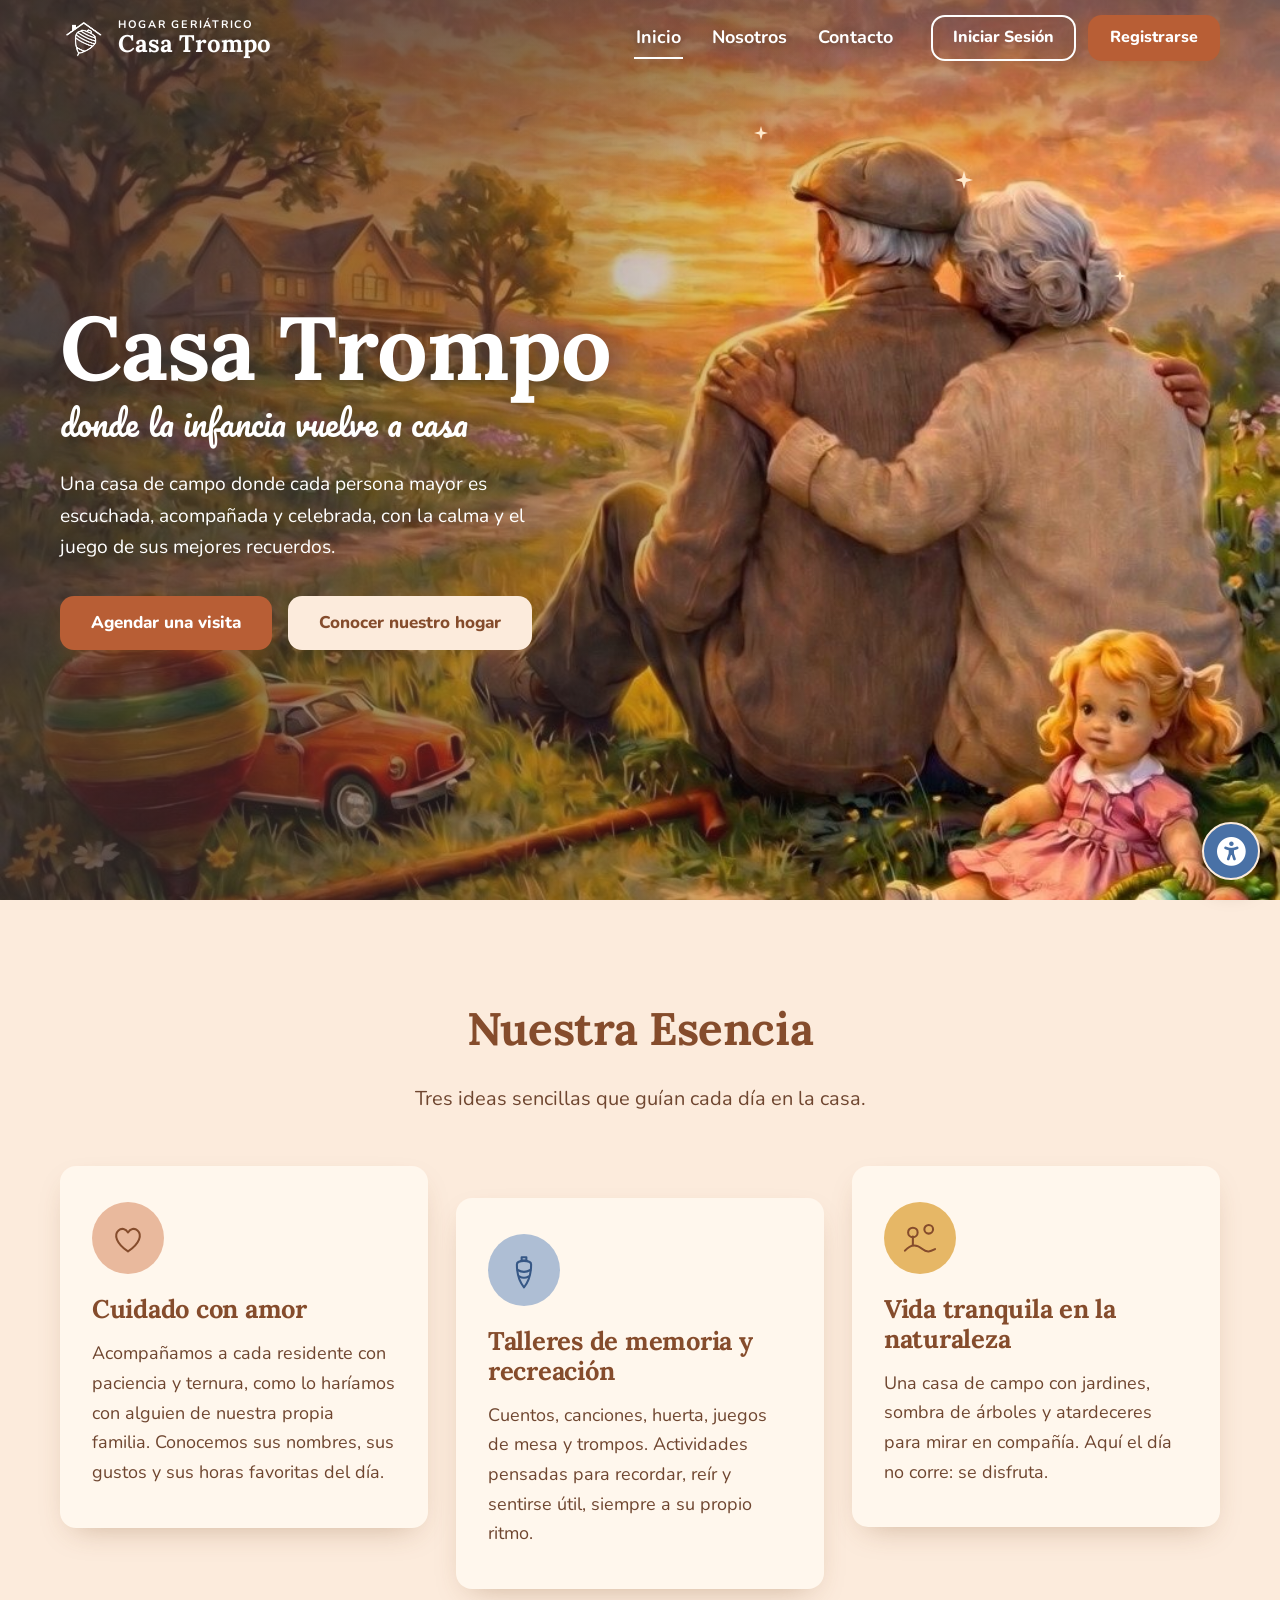
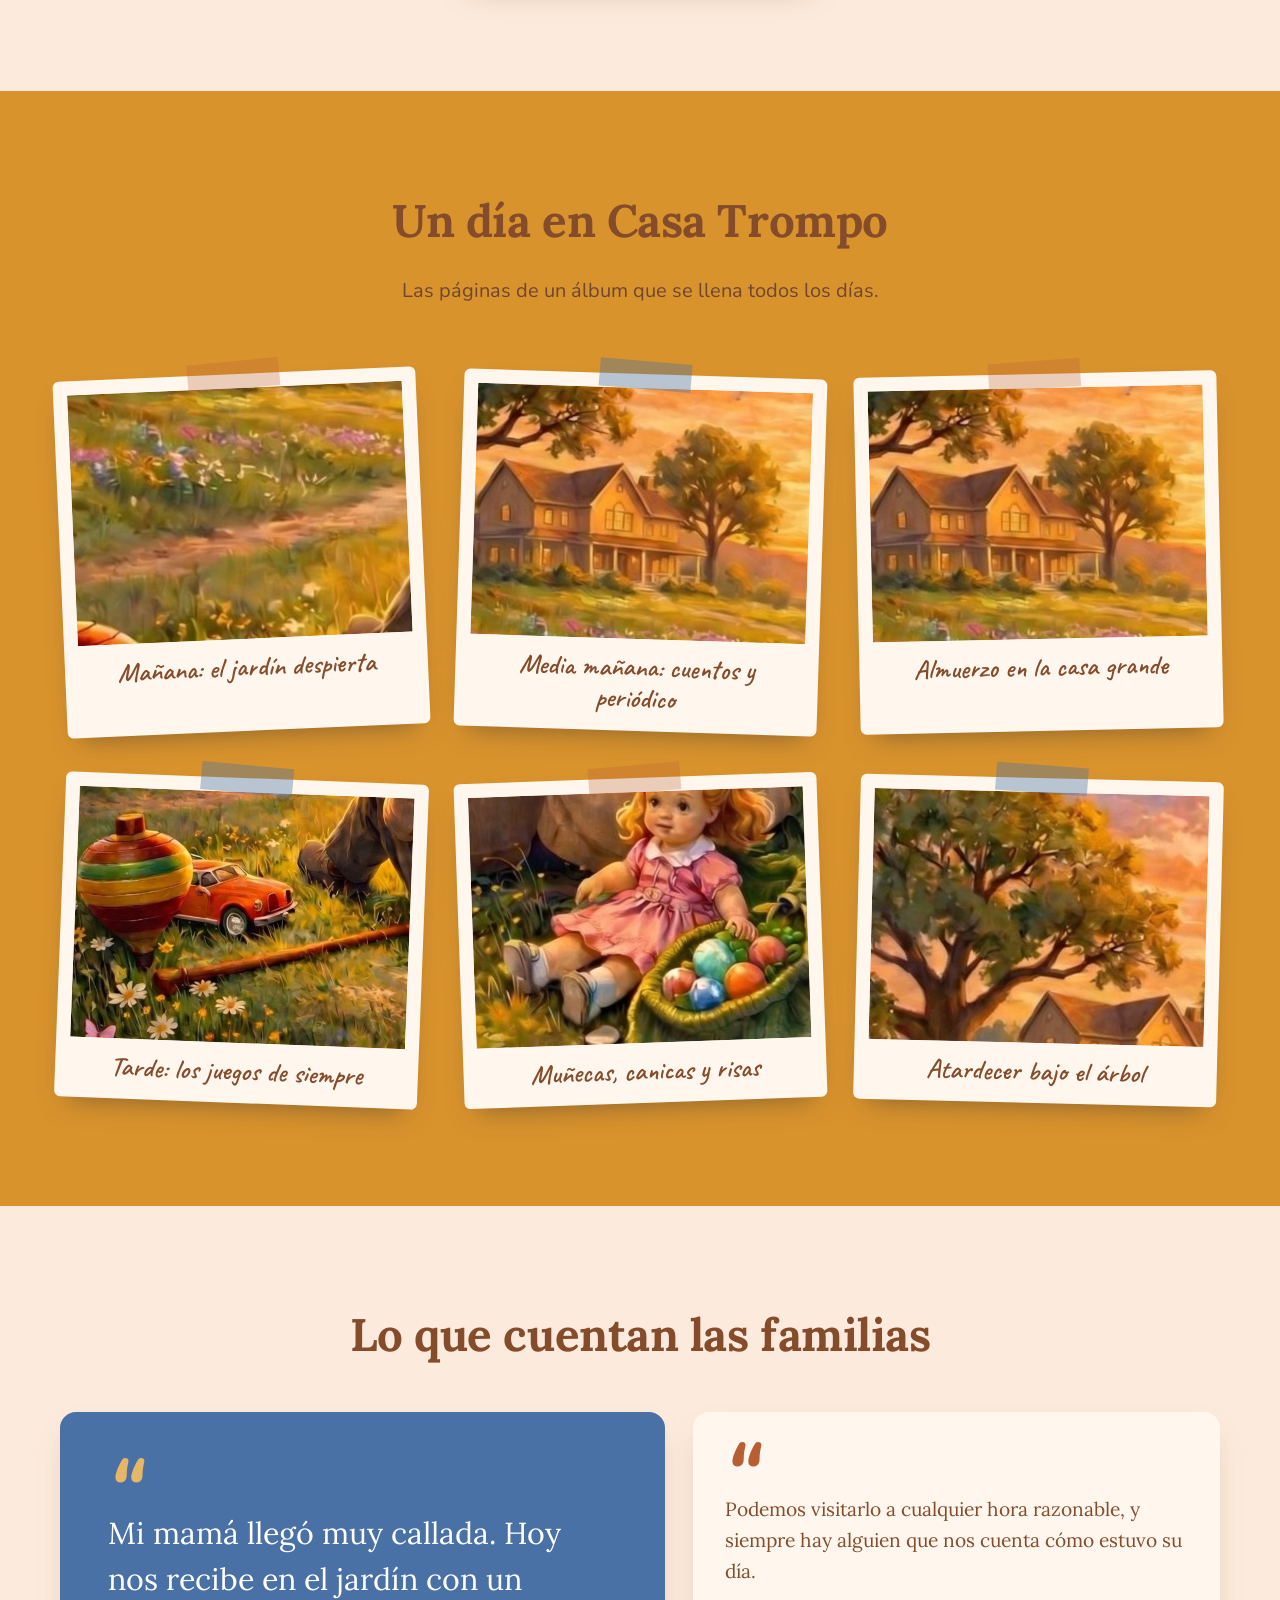
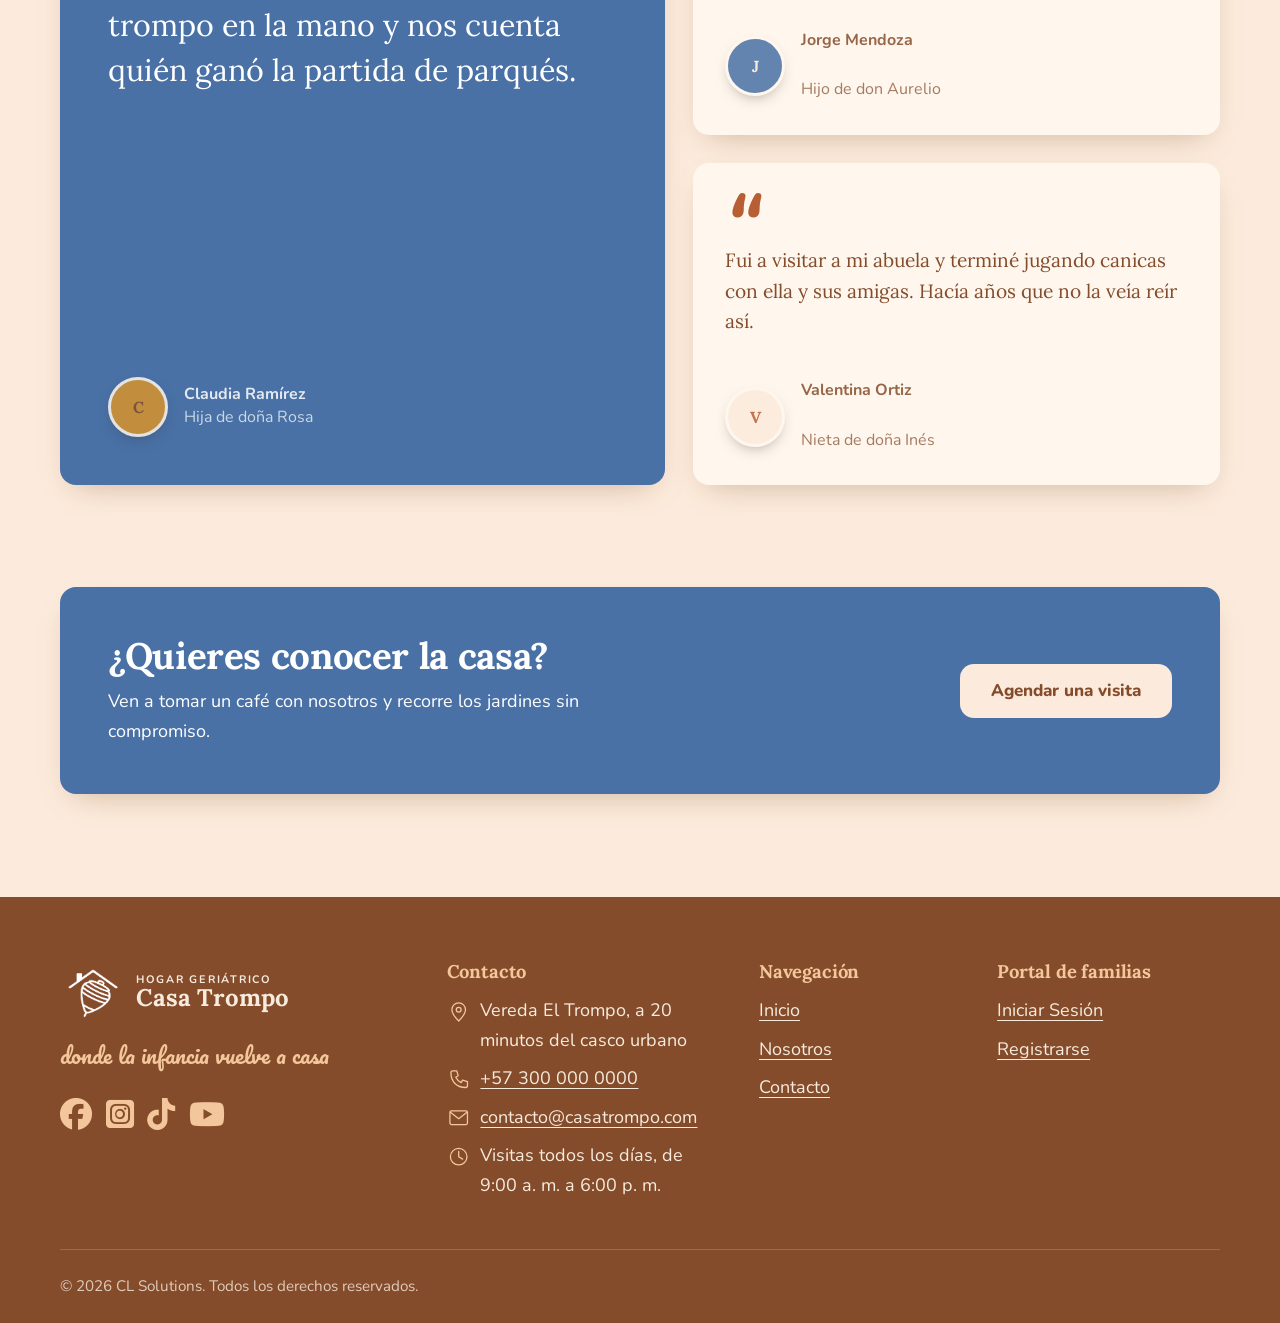
==== commit 91d941e3: "Iconos de redes sociales Se estan creando las redes sociales" ====
--- a/casa-trompo/frontend/index.html
+++ b/casa-trompo/frontend/index.html
@@ -25,6 +25,7 @@
     />
     <link rel="stylesheet" href="css/General_Styles.css" />
     <link rel="stylesheet" href="css/index.css" />
+    <link rel="stylesheet" href="css/responsive.css" />
   </head>
   <body>
     <!-- Enlace de acceso rápido para navegar directamente al contenido principal. -->
@@ -153,8 +154,6 @@
 
         <div class="container hero__content">
           <div class="hero__text">
-            <span class="logo-mark hero__sequence--0" aria-hidden="true"></span>
-            <p class="hero__kicker hero__sequence--1">Hogar geriátrico</p>
             <h1 id="hero-titulo" class="hero__sequence--2">Casa Trompo</h1>
             <p class="script hero__tagline hero__sequence--3">
               donde la infancia vuelve a casa
@@ -410,7 +409,7 @@
         </div>
       </section>
     </main>
-
+    <!-- FOOTER-->
     <!-- Pie global con información de contacto, navegación secundaria y derechos. -->
     <footer class="site-footer">
       <div class="container footer-grid">
@@ -427,6 +426,12 @@
             </span>
           </a>
           <p class="script">donde la infancia vuelve a casa</p>
+          <div class="footer-social" aria-label="Redes sociales">
+            <i class="fa-brands fa-facebook" aria-hidden="true"></i>
+            <i class="fa-brands fa-square-instagram" aria-hidden="true"></i>
+            <i class="fa-brands fa-tiktok" aria-hidden="true"></i>
+            <i class="fa-brands fa-youtube" aria-hidden="true"></i>
+          </div>
         </div>
 
         <div>
--- a/casa-trompo/frontend/css/General_Styles.css
+++ b/casa-trompo/frontend/css/General_Styles.css
@@ -540,6 +540,19 @@
   margin-top: 0.2em;
   color: #f3c79b;
 }
+.footer-social {
+  display: flex;
+  align-items: center;
+  gap: 0.85rem;
+  margin-top: 1.25rem;
+}
+.footer-social i {
+  color: #f3c79b;
+  font-size: 2rem  ;
+  line-height: 1;
+  justify-content: space-between;
+  transform: translateY(9px)
+}
 .footer-bottom {
   padding-block: 1.5rem;
   border-top: 1px solid rgba(246, 235, 221, 0.2);
@@ -700,7 +713,6 @@
   font-size: 1.75rem;
 }
 
-/* RESPONSIVE */
 .a11y-toggle {
   position: fixed;
   right: 1.25rem;
@@ -906,7 +918,8 @@
 }
 
 body.a11y-grayscale > :not(.a11y-toggle):not(.a11y-panel) {
-  filter: grayscale(1);
+  filter: grayscale(1) ;
+  z-index: auto;
 }
 
 html.a11y-large-text {
@@ -931,225 +944,3 @@
   transition-duration: 0.01ms !important;
 }
 
-@media (max-width: 1080px) {
-  .footer-grid {
-    grid-template-columns: 1fr 1fr;
-  }
-  .team-grid {
-    grid-template-columns: repeat(2, 1fr);
-  }
-}
-
-@media (max-width: 959px) {
-  .nav-toggle {
-    display: inline-flex;
-  }
-  .site-nav {
-    position: absolute;
-    top: 100%;
-    left: 0;
-    right: 0;
-    display: none;
-    flex-direction: column;
-    align-items: stretch;
-    gap: 1.25rem;
-    padding: 1rem 1.25rem 1.75rem;
-    background: var(--color-bg);
-    color: var(--color-ink);
-    border-top: 1px solid var(--color-line);
-    box-shadow: 0 24px 30px -20px rgba(59, 47, 47, 0.5);
-  }
-  .site-header.is-open .site-nav {
-    display: flex;
-  }
-  .site-nav__links {
-    flex-direction: column;
-    align-items: stretch;
-    gap: 0;
-  }
-  .site-nav__links li + li {
-    border-top: 1px solid var(--color-line);
-  }
-  .site-nav__links a {
-    display: block;
-    padding: 0.95rem 0.25rem;
-    font-size: 1.2rem;
-    background-image: none;
-  }
-  .site-nav__links a[aria-current="page"] {
-    color: var(--color-accent-deep);
-  }
-  .site-nav__actions {
-    flex-direction: column;
-    align-items: stretch;
-  }
-  .site-nav__actions .btn {
-    width: 100%;
-    min-height: 54px;
-  }
-}
-
-@media (max-width: 900px) {
-  .essence-grid,
-  .mv-grid,
-  .values {
-    grid-template-columns: 1fr;
-  }
-  .essence-card:nth-child(2) {
-    margin-top: 0;
-  }
-  .album-grid {
-    grid-template-columns: repeat(2, 1fr);
-  }
-  .testimonials {
-    grid-template-columns: 1fr;
-  }
-  .quote--featured {
-    grid-row: auto;
-  }
-  .about-intro,
-  .contact-grid {
-    grid-template-columns: 1fr;
-  }
-  .about-intro .arch {
-    max-width: 26rem;
-    margin-inline: auto;
-  }
-  .spaces {
-    grid-template-columns: 1fr;
-    grid-template-rows: none;
-  }
-  .space,
-  .space--tall {
-    grid-row: auto;
-    min-height: 280px;
-  }
-  .auth-split {
-    grid-template-columns: 1fr;
-  }
-  .auth-visual {
-    min-height: 260px;
-  }
-  .auth-visual__text {
-    margin-top: auto;
-  }
-  .auth-visual__text p:last-child {
-    display: none;
-  }
-}
-
-@media (max-width: 760px) {
-  .hero {
-    align-items: stretch;
-    text-align: center;
-  }
-  .hero__bg {
-    top: auto;
-    height: 64%;
-    -webkit-mask-image: linear-gradient(180deg, transparent 0, #000 26%);
-    mask-image: linear-gradient(180deg, transparent 0, #000 26%);
-  }
-  .hero__bg img {
-    object-position: 80% 50%;
-  }
-  .hero__scrim {
-    background: linear-gradient(
-      180deg,
-      rgba(59, 47, 47, 0.55) 0%,
-      rgba(59, 47, 47, 0.15) 45%,
-      rgba(59, 47, 47, 0) 60%,
-      rgba(59, 47, 47, 0.55) 100%
-    );
-  }
-  .hero__content {
-    display: flex;
-    flex-direction: column;
-    padding-block: calc(var(--header-h) + 1rem) 2rem;
-  }
-  /* En móvil: título arriba y botones abajo, para que la pareja quede a la vista en el centro */
-  .hero__text {
-    display: flex;
-    flex: 1;
-    flex-direction: column;
-    align-items: center;
-    margin-inline: auto;
-  }
-  .hero__text .logo-mark {
-    width: 68px;
-    height: 68px;
-  }
-  .hero__lead {
-    display: none;
-  }
-  .hero__tagline {
-    margin-bottom: 0;
-  }
-  .hero__actions {
-    width: 100%;
-    max-width: 20rem;
-    margin: auto auto 0;
-    flex-direction: column;
-    align-items: stretch;
-  }
-  .spark:nth-of-type(n + 2) {
-    display: none;
-  }
-}
-
-@media (max-width: 640px) {
-  body {
-    font-size: 1.0625rem;
-  }
-  .album-grid {
-    grid-template-columns: 1fr;
-    max-width: 24rem;
-    margin-inline: auto;
-  }
-  .team-grid {
-    grid-template-columns: 1fr;
-  }
-  .footer-grid {
-    grid-template-columns: 1fr;
-    padding-block: 3rem 2rem;
-  }
-  .form-row,
-  .contact-actions {
-    grid-template-columns: 1fr;
-  }
-  .cta-band {
-    text-align: center;
-    justify-content: center;
-  }
-  .cta-band .btn {
-    width: 100%;
-  }
-  .brand__kicker {
-    font-size: 0.6rem;
-  }
-  .brand__name {
-    font-size: 1.3rem;
-  }
-}
-
-/* MOVIMIENTO REDUCIDO */
-@media (prefers-reduced-motion: reduce) {
-  html {
-    scroll-behavior: auto;
-  }
-  *,
-  *::before,
-  *::after {
-    transition-duration: 0.01ms !important;
-  }
-  .hero [data-seq],
-  .spark {
-    animation: none !important;
-  }
-  .spark {
-    opacity: 0.7;
-  }
-  .btn:hover,
-  .polaroid:hover {
-    transform: none;
-  }
-}
--- a/casa-trompo/frontend/css/responsive.css
+++ b/casa-trompo/frontend/css/responsive.css
@@ -0,0 +1,226 @@
+/* Ajustes responsive: debe cargarse despues de los estilos de cada pagina. */
+@media (max-width: 1080px) {
+  .footer-grid {
+    grid-template-columns: 1fr 1fr;
+  }
+  .team-grid {
+    grid-template-columns: repeat(2, 1fr);
+  }
+}
+
+@media (max-width: 959px) {
+  .nav-toggle {
+    display: inline-flex;
+  }
+  .site-nav {
+    position: absolute;
+    top: 100%;
+    left: 0;
+    right: 0;
+    display: none;
+    flex-direction: column;
+    align-items: stretch;
+    gap: 1.25rem;
+    padding: 1rem 1.25rem 1.75rem;
+    background: var(--color-bg);
+    color: var(--color-ink);
+    border-top: 1px solid var(--color-line);
+    box-shadow: 0 24px 30px -20px rgba(59, 47, 47, 0.5);
+  }
+  .site-header.is-open .site-nav {
+    display: flex;
+  }
+  .site-nav__links {
+    flex-direction: column;
+    align-items: stretch;
+    gap: 0;
+  }
+  .site-nav__links li + li {
+    border-top: 1px solid var(--color-line);
+  }
+  .site-nav__links a {
+    display: block;
+    padding: 0.95rem 0.25rem;
+    font-size: 1.2rem;
+    background-image: none;
+  }
+  .site-nav__links a[aria-current="page"] {
+    color: var(--color-accent-deep);
+  }
+  .site-nav__actions {
+    flex-direction: column;
+    align-items: stretch;
+  }
+  .site-nav__actions .btn {
+    width: 100%;
+    min-height: 54px;
+  }
+}
+
+@media (max-width: 900px) {
+  .essence-grid,
+  .mv-grid,
+  .values {
+    grid-template-columns: 1fr;
+  }
+  .essence-card:nth-child(2) {
+    margin-top: 0;
+  }
+  .album-grid {
+    grid-template-columns: repeat(2, 1fr);
+  }
+  .testimonials {
+    grid-template-columns: 1fr;
+  }
+  .quote--featured {
+    grid-row: auto;
+  }
+  .about-intro,
+  .contact-grid {
+    grid-template-columns: 1fr;
+  }
+  .about-intro .arch {
+    max-width: 26rem;
+    margin-inline: auto;
+  }
+  .spaces {
+    grid-template-columns: 1fr;
+    grid-template-rows: none;
+  }
+  .space,
+  .space--tall {
+    grid-row: auto;
+    min-height: 280px;
+  }
+  .auth-split {
+    grid-template-columns: 1fr;
+  }
+  .auth-visual {
+    min-height: 260px;
+  }
+  .auth-visual__text {
+    margin-top: auto;
+  }
+  .auth-visual__text p:last-child {
+    display: none;
+  }
+}
+
+@media (max-width: 760px) {
+  .hero {
+    align-items: stretch;
+    text-align: center;
+  }
+  .hero__bg {
+    top: auto;
+    height: 64%;
+    -webkit-mask-image: linear-gradient(180deg, transparent 0, #000 26%);
+    mask-image: linear-gradient(180deg, transparent 0, #000 26%);
+  }
+  .hero__bg img {
+    object-position: 80% 50%;
+  }
+  .hero__scrim {
+    background: linear-gradient(
+      180deg,
+      rgba(59, 47, 47, 0.55) 0%,
+      rgba(59, 47, 47, 0.15) 45%,
+      rgba(59, 47, 47, 0) 60%,
+      rgba(59, 47, 47, 0.55) 100%
+    );
+  }
+  .hero__content {
+    display: flex;
+    flex-direction: column;
+    padding-block: calc(var(--header-h) + 1rem) 2rem;
+  }
+  /* En movil: titulo arriba y botones abajo, para que la pareja quede a la vista en el centro */
+  .hero__text {
+    display: flex;
+    flex: 1;
+    flex-direction: column;
+    align-items: center;
+    margin-inline: auto;
+  }
+  .hero__text .logo-mark {
+    width: 68px;
+    height: 68px;
+  }
+  .hero__lead {
+    display: none;
+  }
+  .hero__tagline {
+    margin-bottom: 0;
+  }
+  .hero__actions {
+    width: 100%;
+    max-width: 20rem;
+    margin: auto auto 0;
+    flex-direction: column;
+    align-items: stretch;
+  }
+  .spark:nth-of-type(n + 2) {
+    display: none;
+  }
+}
+
+@media (max-width: 640px) {
+  body {
+    font-size: 1.0625rem;
+  }
+  .album-grid {
+    grid-template-columns: 1fr;
+    max-width: 24rem;
+    margin-inline: auto;
+  }
+  .team-grid {
+    grid-template-columns: 1fr;
+  }
+  .footer-grid {
+    grid-template-columns: 1fr;
+    padding-block: 3rem 2rem;
+  }
+  .form-row,
+  .contact-actions {
+    grid-template-columns: 1fr;
+  }
+  .cta-band {
+    text-align: center;
+    justify-content: center;
+  }
+  .cta-band .btn {
+    width: 100%;
+  }
+  .brand__kicker {
+    font-size: 0.6rem;
+  }
+  .brand__name {
+    font-size: 1.3rem;
+  }
+  .hero h1 {
+    font-size: clamp(2.4rem, 10vw, 3.2rem);
+    white-space: normal;
+  }
+}
+
+@media (prefers-reduced-motion: reduce) {
+  html {
+    scroll-behavior: auto;
+  }
+  *,
+  *::before,
+  *::after {
+    transition-duration: 0.01ms !important;
+  }
+  .hero [data-seq],
+  .spark {
+    animation: none !important;
+  }
+  .spark {
+    opacity: 0.7;
+  }
+  .btn:hover,
+  .polaroid:hover {
+    transform: none;
+  }
+}
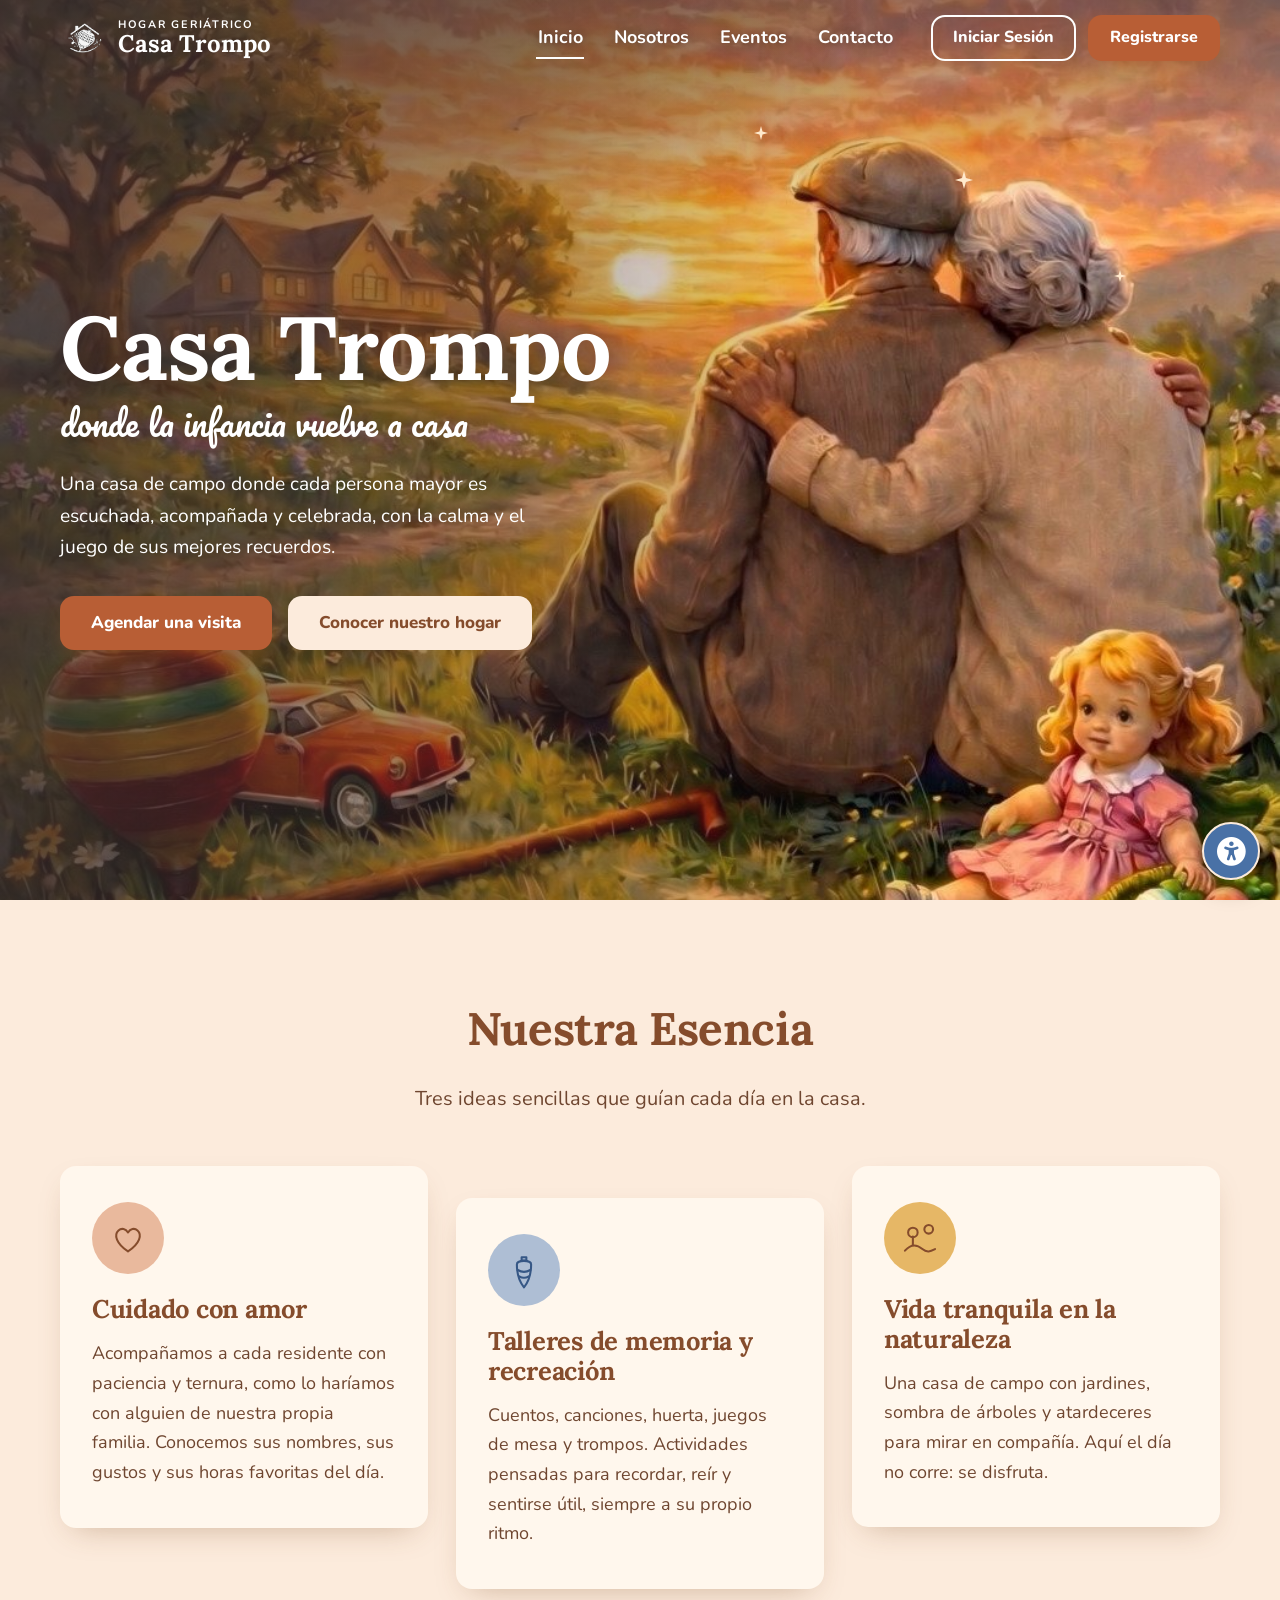
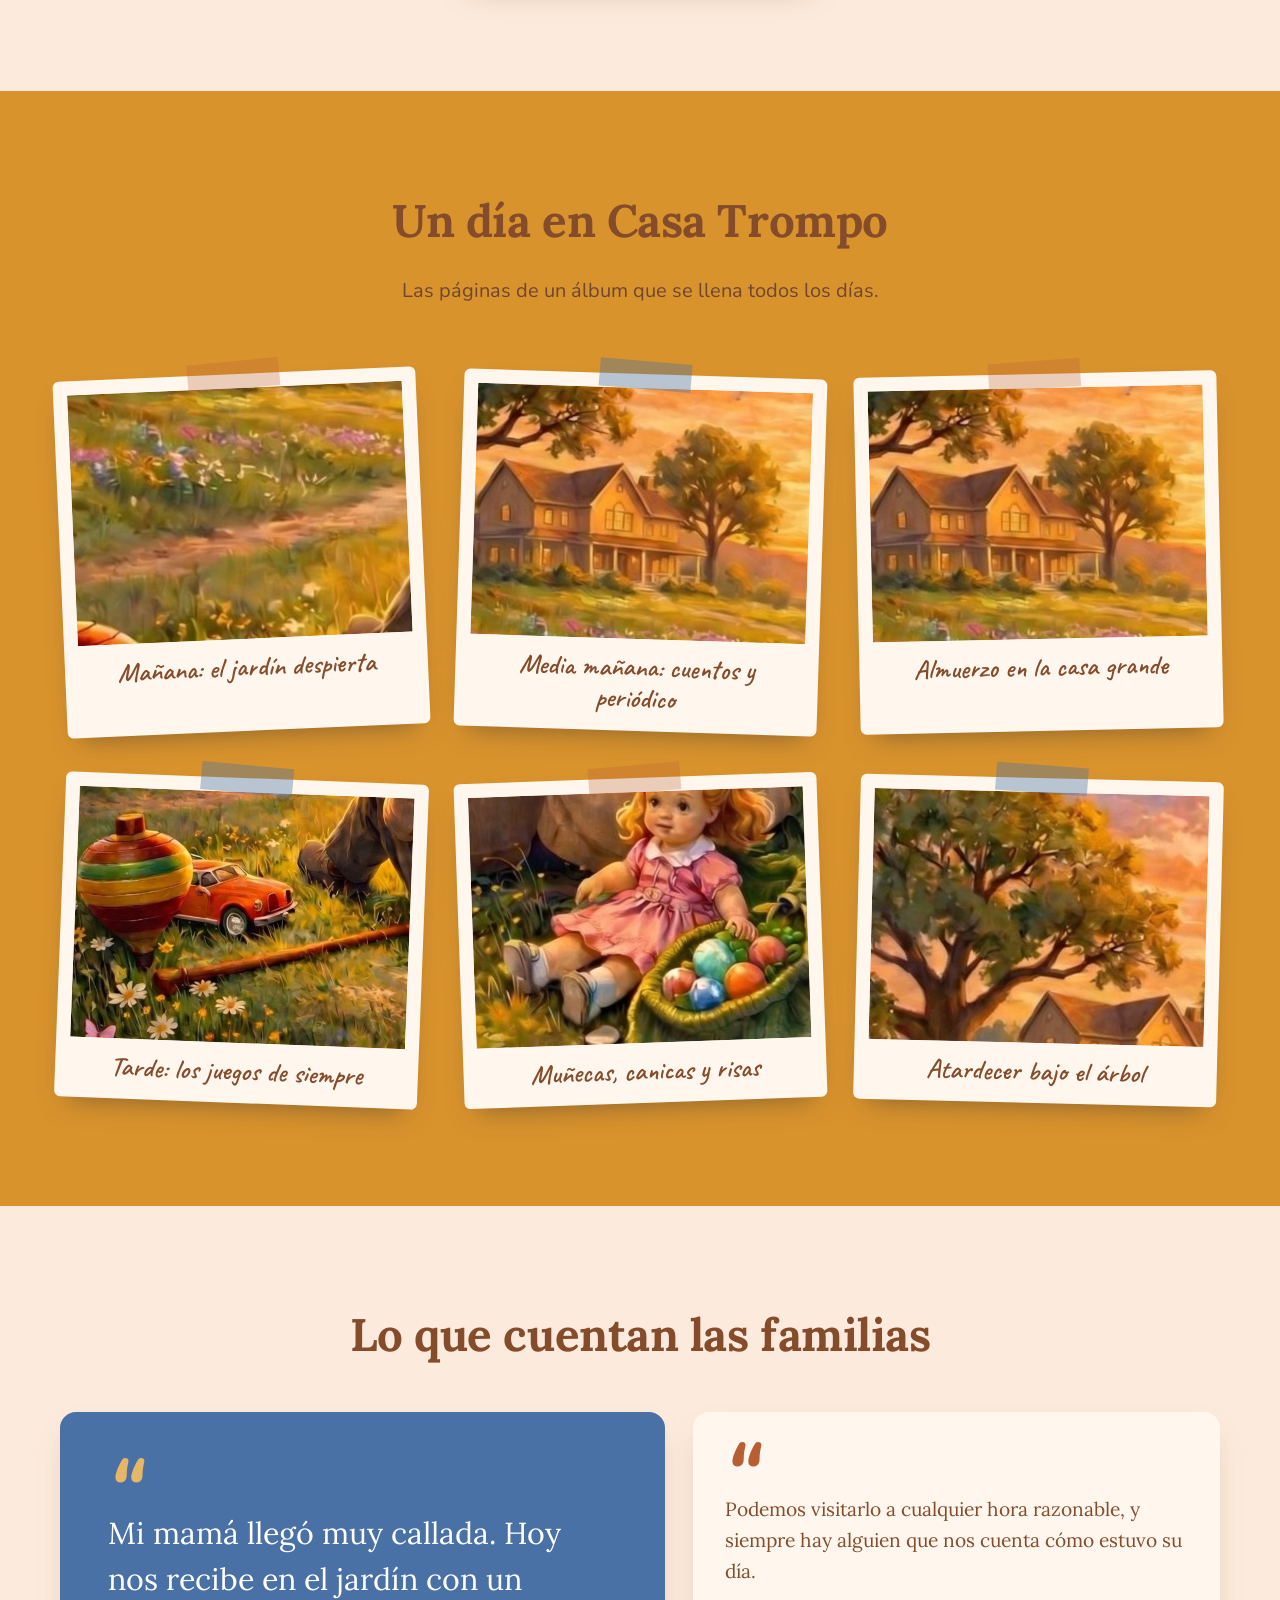
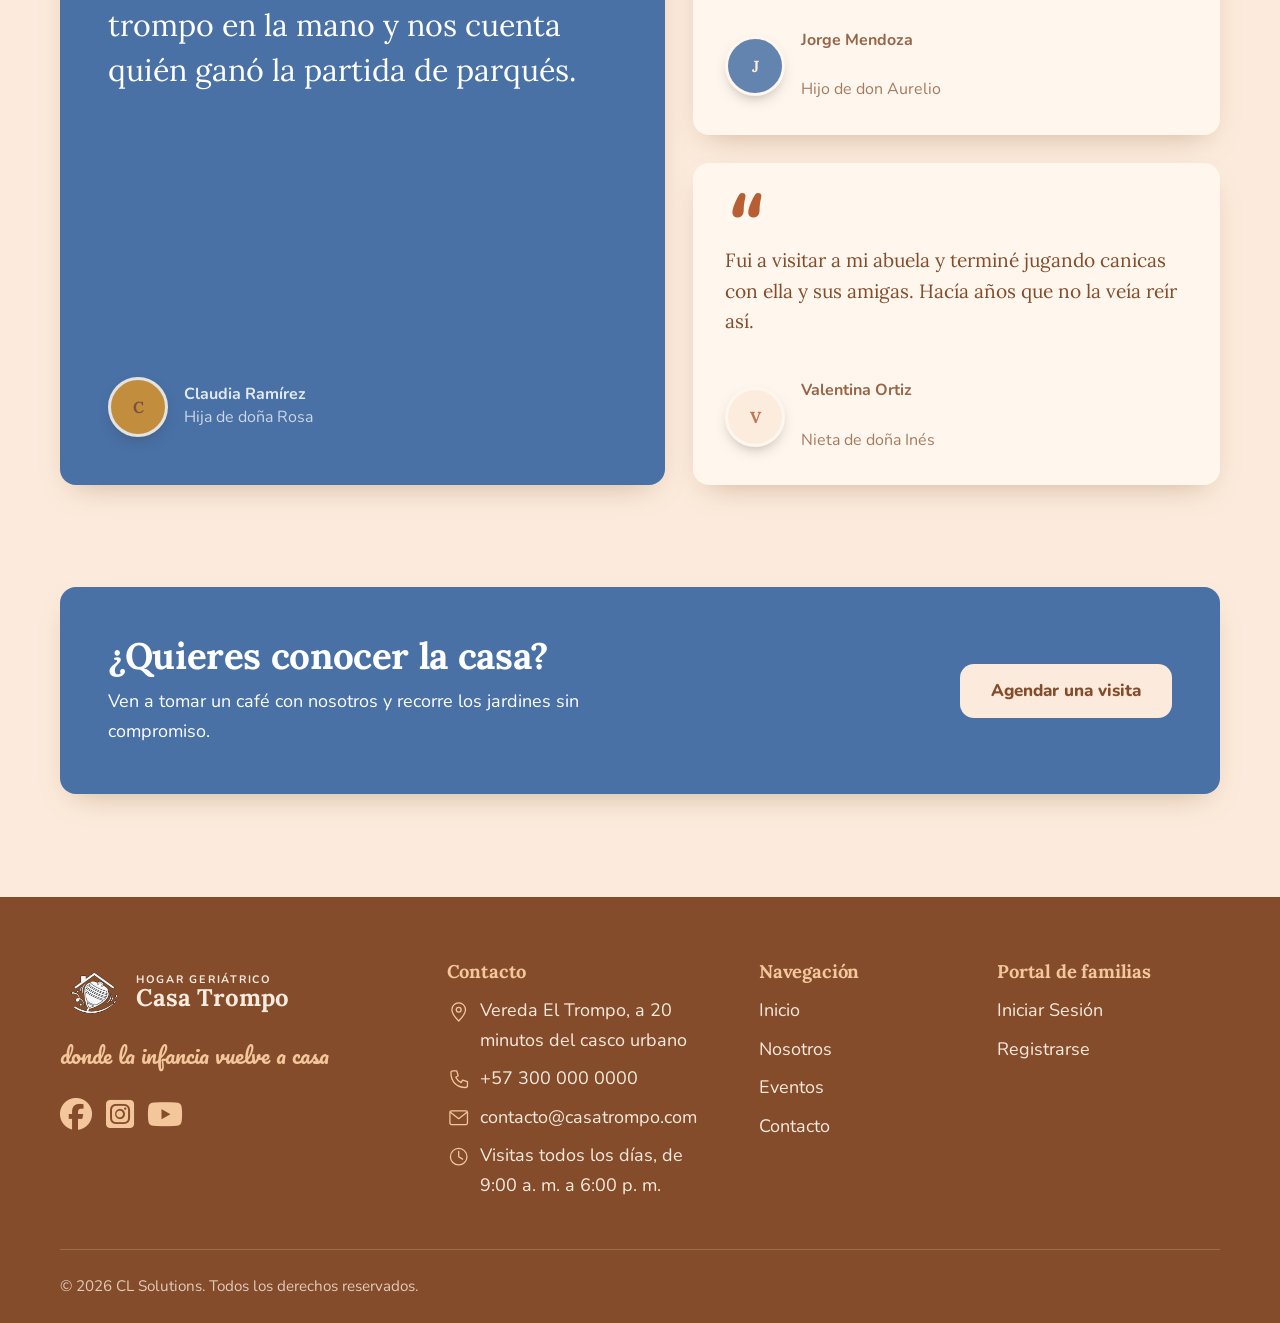
==== commit a469dae8: "pagina de eventos añadida y correciones varias hechas por el scrum master" ====
--- a/casa-trompo/frontend/index.html
+++ b/casa-trompo/frontend/index.html
@@ -104,6 +104,7 @@
             <ul class="site-nav__links">
               <li><a href="index.html" aria-current="page">Inicio</a></li>
               <li><a href="nosotros.html">Nosotros</a></li>
+              <li><a href="eventos.html">Eventos</a></li>
               <li><a href="contacto.html">Contacto</a></li>
             </ul>
           </nav>
@@ -427,10 +428,15 @@
           </a>
           <p class="script">donde la infancia vuelve a casa</p>
           <div class="footer-social" aria-label="Redes sociales">
-            <i class="fa-brands fa-facebook" aria-hidden="true"></i>
-            <i class="fa-brands fa-square-instagram" aria-hidden="true"></i>
-            <i class="fa-brands fa-tiktok" aria-hidden="true"></i>
-            <i class="fa-brands fa-youtube" aria-hidden="true"></i>
+            <a href="https://www.facebook.com/share/1K6i5qnbYf/" target="_blank" rel="noopener noreferrer" aria-label="Facebook">
+              <i class="fa-brands fa-facebook" aria-hidden="true"></i>
+            </a>
+            <a href="https://www.instagram.com/hgcasatrompo/" target="_blank" rel="noopener noreferrer" aria-label="Instagram">
+              <i class="fa-brands fa-square-instagram" aria-hidden="true"></i>
+            </a>
+            <a href="https://www.youtube.com/channel/UCef9Dt6jhXNS-B6FLd3jZgA" target="_blank" rel="noopener noreferrer" aria-label="YouTube">
+              <i class="fa-brands fa-youtube" aria-hidden="true"></i>
+            </a>
           </div>
         </div>
 
@@ -464,6 +470,7 @@
           <ul class="footer-list">
             <li><a href="index.html">Inicio</a></li>
             <li><a href="nosotros.html">Nosotros</a></li>
+            <li><a href="eventos.html">Eventos</a></li>
             <li><a href="contacto.html">Contacto</a></li>
           </ul>
         </nav>
--- a/casa-trompo/frontend/css/General_Styles.css
+++ b/casa-trompo/frontend/css/General_Styles.css
@@ -495,9 +495,11 @@
 }
 .site-footer a {
   color: #f6ebdd;
+  text-decoration: none;
 }
 .site-footer a:hover {
   color: #fff;
+  text-decoration: none;
 }
 .footer-grid {
   display: grid;
@@ -652,6 +654,34 @@
 }
 .password__toggle:hover {
   background: var(--color-accent-soft);
+}
+.password-strength {
+  height: 0.55rem;
+  overflow: hidden;
+  border-radius: 999px;
+  background: var(--color-border);
+}
+.password-strength__bar {
+  display: block;
+  width: 0;
+  height: 100%;
+  background: #a82f08;
+}
+.password-strength[data-strength="fair"] .password-strength__bar {
+  background: #c17a17;
+}
+.password-strength[data-strength="good"] .password-strength__bar {
+  background: #8b8b21;
+}
+.password-strength[data-strength="strong"] .password-strength__bar {
+  background: #39734b;
+}
+.password-strength__meta {
+  display: flex;
+  justify-content: space-between;
+  gap: 1rem;
+  font-size: 0.9rem;
+  font-weight: 700;
 }
 
 .field-error {
@@ -910,6 +940,55 @@
   color: #000;
 }
 
+body.a11y-high-contrast .site-header {
+  box-shadow: 0 2px 0 #fff;
+  -webkit-backdrop-filter: none;
+  backdrop-filter: none;
+}
+
+body.a11y-high-contrast .site-header .brand,
+body.a11y-high-contrast .site-header .site-nav__links a {
+  color: #fff;
+}
+
+body.a11y-high-contrast .site-header .logo-mark {
+  background-image: url("../img/Logo_Blanco_NOBG.png");
+}
+
+body.a11y-high-contrast .site-header .btn--outline {
+  border-color: #fff;
+  background: #fff;
+  color: #000;
+}
+
+body.a11y-high-contrast .auth-visual .brand {
+  color: #fff;
+}
+
+body.a11y-high-contrast .auth-visual::after,
+body.a11y-high-contrast .hero__scrim {
+  background: rgba(0, 0, 0, 0.85);
+}
+
+body.a11y-high-contrast .events-hero {
+  background: #fff;
+}
+
+body.a11y-high-contrast .a11y-toggle {
+  border-color: #fff;
+  background: #000;
+  color: #fff;
+}
+
+body.a11y-high-contrast .a11y-toggle:hover {
+  background: #fff;
+  color: #000;
+}
+
+body.a11y-high-contrast :focus-visible {
+  outline-color: currentColor;
+}
+
 body.a11y-high-contrast .input,
 body.a11y-high-contrast .select,
 body.a11y-high-contrast .textarea {
@@ -917,9 +996,18 @@
   color: #000;
 }
 
-body.a11y-grayscale > :not(.a11y-toggle):not(.a11y-panel) {
-  filter: grayscale(1) ;
-  z-index: auto;
+body.a11y-high-contrast .input::placeholder,
+body.a11y-high-contrast .textarea::placeholder {
+  color: #000;
+  opacity: 1;
+}
+
+body.a11y-grayscale {
+  background: #eee;
+}
+
+body.a11y-grayscale > * {
+  filter: grayscale(1);
 }
 
 html.a11y-large-text {
